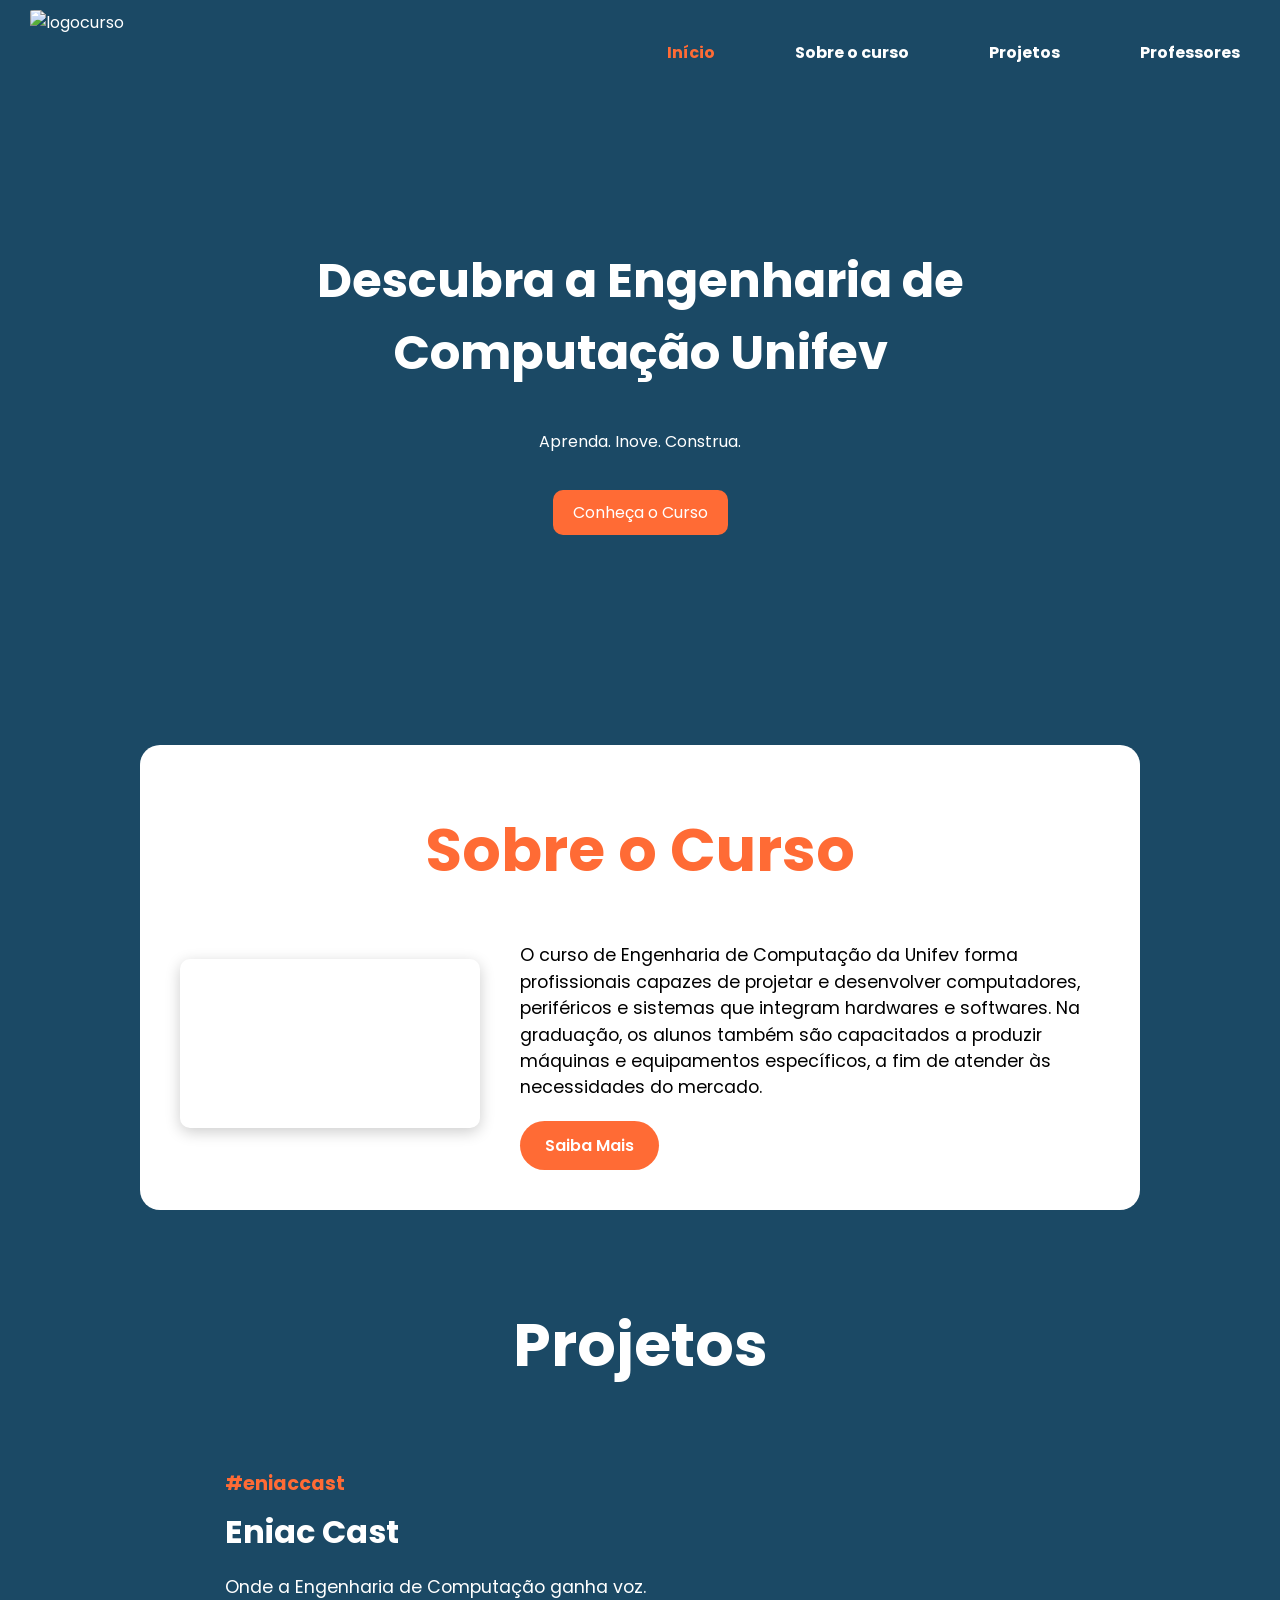
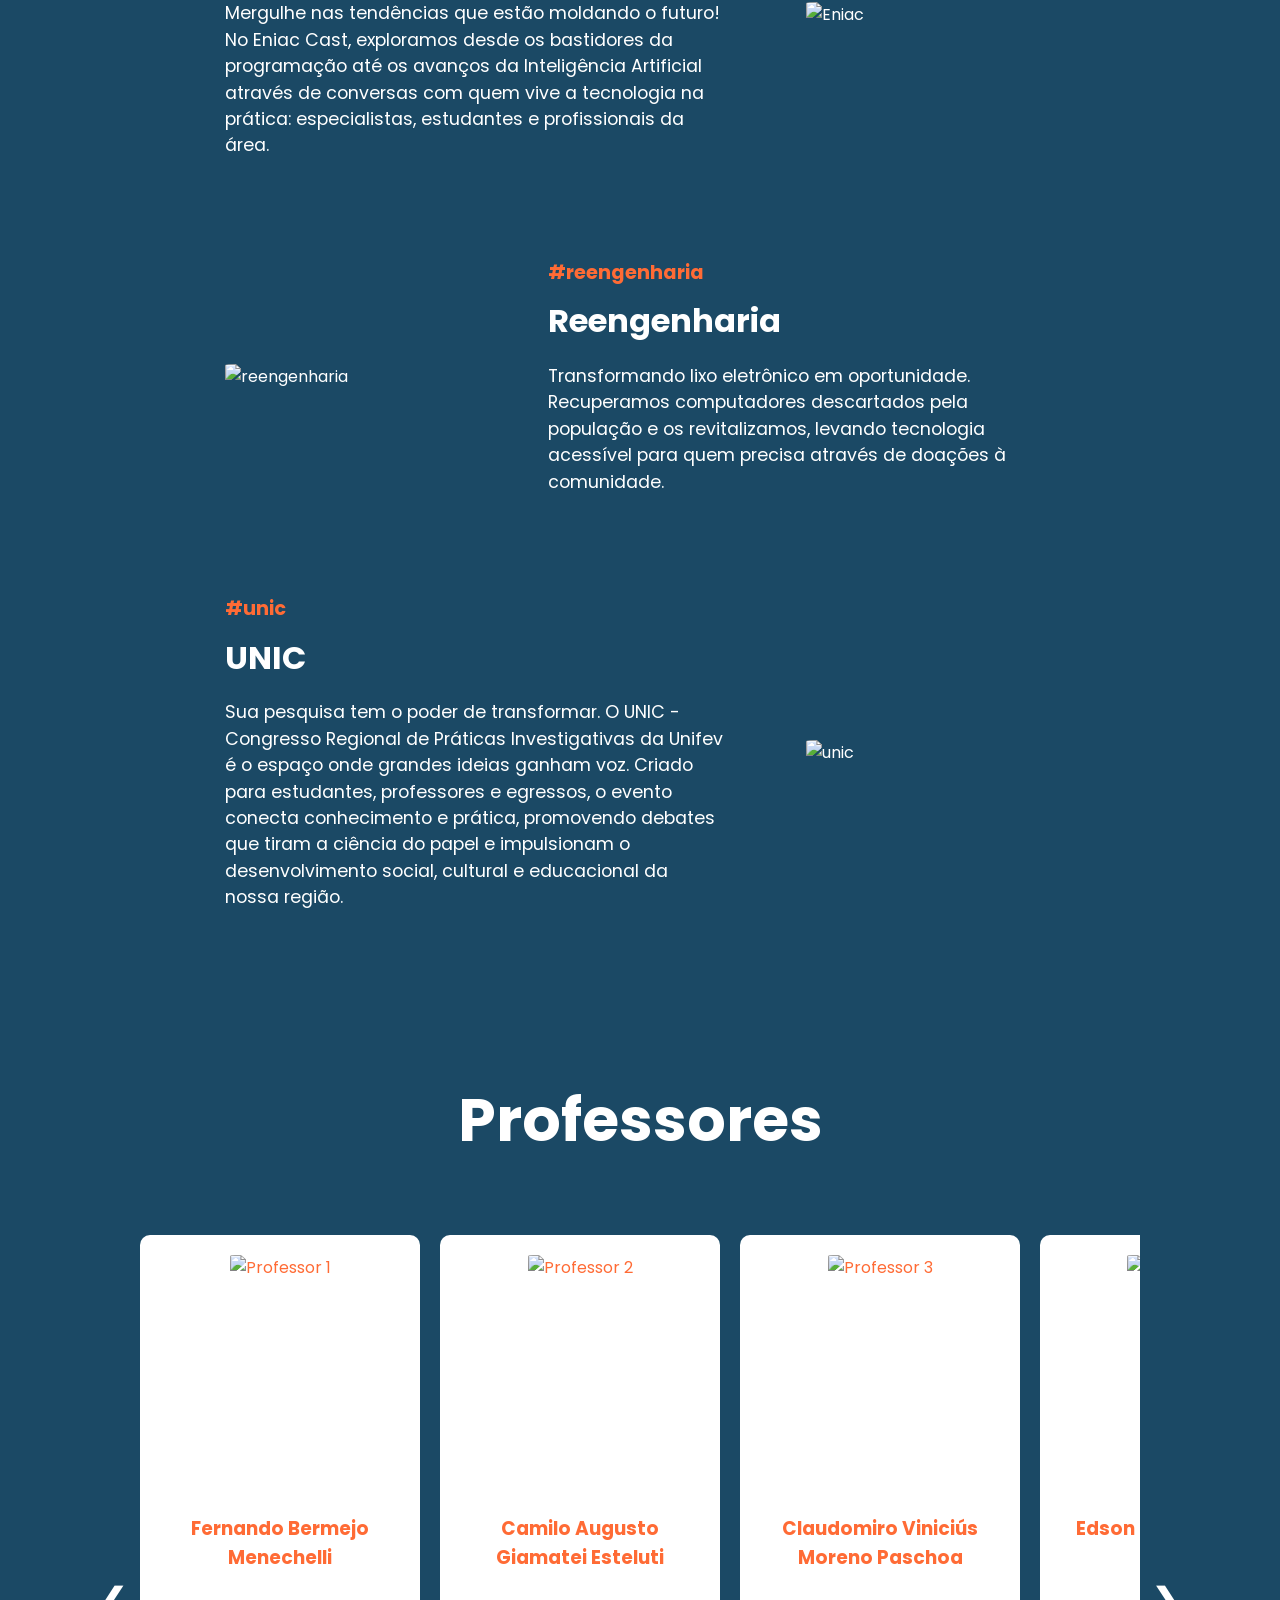
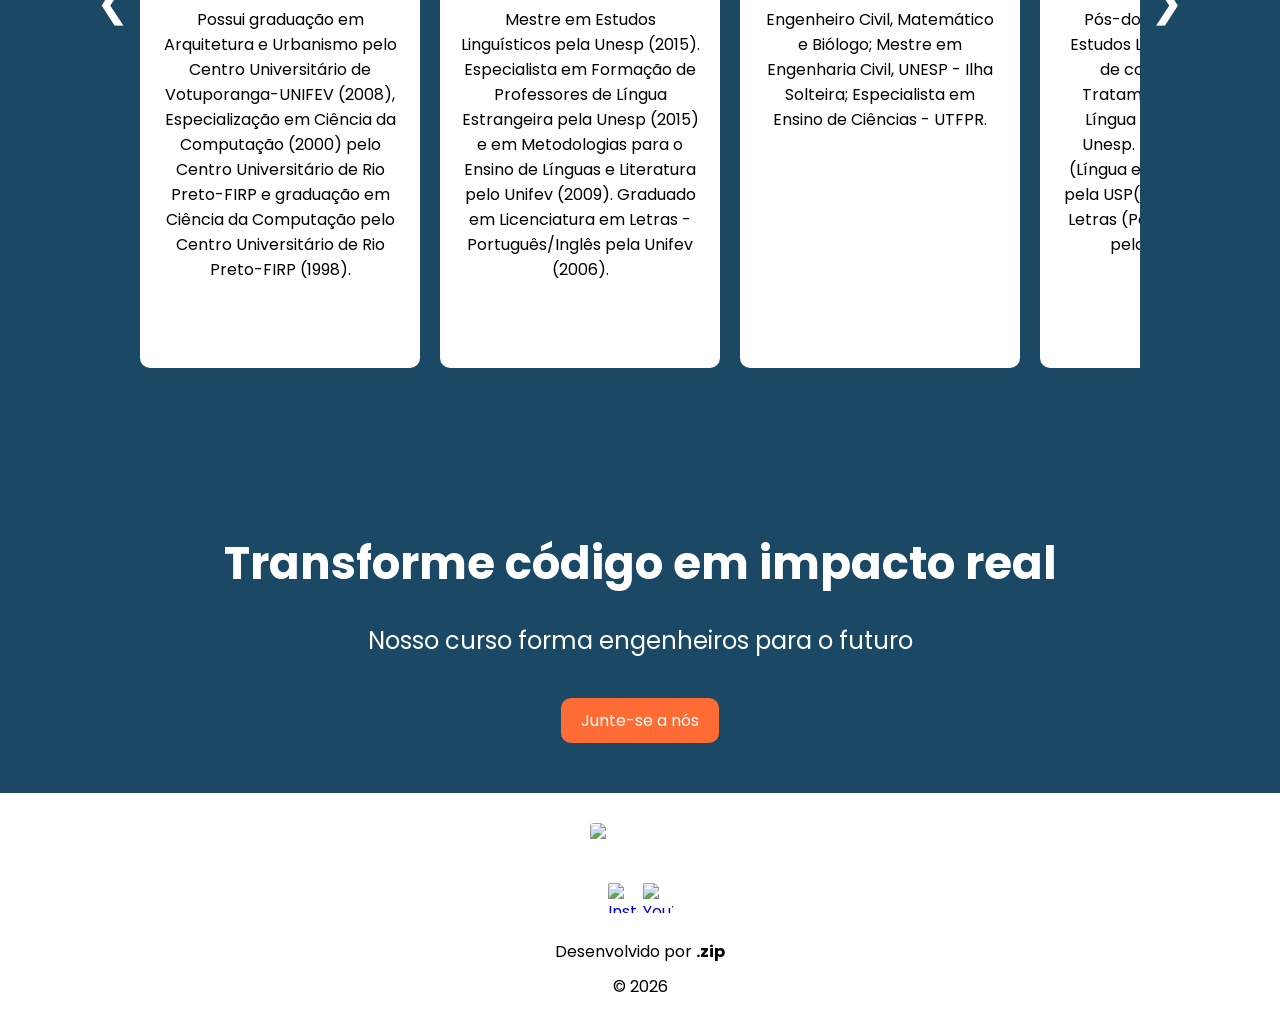
==== index.html @ 7d944833 "correcao-carrossel-e-css" ====
<!DOCTYPE html>
<html lang="pt">
<head>
    <meta charset="UTF-8">
    <link rel="stylesheet" href="main.css">
    <script src="carrossel.js" defer></script>
    <title>UNIFEV</title>
    <style>
        @import url('https://fonts.googleapis.com/css2?family=Poppins:ital,wght@0,100;0,200;0,300;0,400;0,500;0,600;0,700;0,800;0,900;1,100;1,200;1,300;1,400;1,500;1,600;1,700;1,800;1,900&display=swap');
    </style>
    <meta name="viewport" content="width=device-width, initial-scale=1.0">
</head>
<body>
    <header>
        <article>
            <img src="./components/image/logoCOMP.png" alt="logocurso">
        </article>

        <aside>
            <ul class="botao">
                <li><a href="#" class="active">Início</a></li>
                <li><a href="#sobre">Sobre o curso</a></li>
                <li><a href="#projetos">Projetos</a></li>
                <li><a href="#professores">Professores</a></li>
            </ul>
        </aside>

        <div class="menu-toggle" onclick="toggleMenu()">☰</div>
    
    </header>
    
    <!--Destaque-->

    <section class="destaque">
        <div>
            <h1>Descubra a Engenharia de<br>Computação Unifev</h1>
            <p id="msg">Aprenda. Inove. Construa.</p>
            <a href="https://www.unifev.edu.br/curso/10/engenharia-de-computacao">Conheça o Curso</a>
        </div>
    </section>

    <!--MAIN-->
    <main>
        <!--Sobre o curso-->
        <div class="about" id="sobre">
            <section>
                <div>
                    <h1>Sobre o Curso</h1>
                </div>
            </section>
            <section class="videosobre">
                <article>
                <iframe 
                width="560" 
                height="315" 
                src="https://www.youtube.com/embed/KX3MQuDdzfo?si=lWOA_ge_-235xEoN" 
                title="YouTube video player" 
                frameborder="0"
                allow="accelerometer; autoplay; clipboard-write; encrypted-media; gyroscope; picture-in-picture; web-share" referrerpolicy="strict-origin-when-cross-origin" 
                allowfullscreen></iframe>
                </article>

                <aside class="sobre-texto">
                    <p>
                        O curso de Engenharia de Computação da Unifev forma profissionais capazes de projetar e desenvolver computadores, periféricos e sistemas que integram hardwares e softwares. Na graduação, os alunos também são capacitados a produzir máquinas e equipamentos específicos, a fim de atender às necessidades do mercado.
                    </p>
                    <a href="https://www.unifev.edu.br/curso/10/engenharia-de-computacao">Saiba Mais</a>
                </aside>
            </section>
        </div>
            
        <!--PROJETOS-->
        <section class="projects" id="projetos">
            <div>
                <h1>Projetos</h1>
            </div>
            <!--ENIAC-->
            <section class="eniac">
                <aside>
                    <p>#eniaccast</p>
                    <h2>Eniac Cast</h2>
                    <p>
                        Onde a Engenharia de Computação ganha voz. Mergulhe nas tendências que estão moldando o futuro!
                        No Eniac Cast, exploramos desde os bastidores da programação até os avanços da Inteligência Artificial
                        através de conversas com quem vive a tecnologia na prática: especialistas, estudantes e profissionais da área.
                    </p>
                </aside>
                <article>
                    <img src="./components/image/logo minimalista.png" alt="Eniac">
                </article>
            </section>
            <!--
            <ul class="eniacli">
                <li><i>Ouça, aprenda e conecte-se com a nova geração de engenheiros.</i></li>
            </ul>
            -->

            <!--Reengenharia-->
            <section class="reengenharia">
                <article>
                    <img src="./components/image/image.png" alt="reengenharia">
                </article>
                <aside>
                    <p>#reengenharia</p>
                    <h2>Reengenharia</h2>
                    <p>
                        Transformando lixo eletrônico em oportunidade. Recuperamos computadores descartados pela população e os revitalizamos,
                        levando tecnologia acessível para quem precisa através de doações à comunidade. 
                    </p>
                </aside>
            </section>

            <!--unic-->
            <section class="unic">
                <aside>
                    <p>#unic</p>
                    <h2>UNIC</h2>
                    <p>
                        Sua pesquisa tem o poder de transformar. O UNIC - Congresso Regional de Práticas Investigativas da Unifev é o espaço onde
                        grandes ideias ganham voz. Criado para estudantes, professores e egressos, o evento conecta conhecimento e prática,
                        promovendo debates que tiram a ciência do papel e impulsionam o desenvolvimento social, cultural e educacional da nossa
                        região. 
                    </p>
                    <!--
                    <ul>
                        <li>Venha compartilhar suas descobertas e expandir sua visão de mundo!</li>
                    </ul>
                    -->
                </aside>
                <article>
                    <img src="./components/image/unicSEMFUNDDO.png" alt="unic">
                </article>
            </section>
        </section>

        <!--PROFESSORES-->
        <section id="professores" class="professores">
        <h2>Professores</h2>

        <div class="carousel">
        <button class="prev">&#10094;</button>

        <div class="track-container">
            <div class="track">
                <div class="card">
                    <div class="quadrado"><img src="components/image/profs/menechelli.jpg" alt="Professor 1"></div>
                    <h3>Fernando Bermejo Menechelli</h3>
                    <p>Possui graduação em Arquitetura e Urbanismo pelo Centro Universitário de Votuporanga-UNIFEV (2008), Especialização em Ciência da Computação (2000) pelo Centro Universitário de Rio Preto-FIRP e graduação em Ciência da Computação pelo Centro Universitário de Rio Preto-FIRP (1998).</p>
                </div>

                <div class="card">
                    <div class="quadrado"><img src="components/image/profs/camilo.jpg" alt="Professor 2"></div>
                    <h3>Camilo Augusto Giamatei Esteluti</h3>
                    <p>Mestre em Estudos Linguísticos pela Unesp (2015). Especialista em Formação de Professores de Língua Estrangeira pela Unesp (2015) e em Metodologias para o Ensino de Línguas e Literatura pelo Unifev (2009). Graduado em Licenciatura em Letras - Português/Inglês pela Unifev (2006).</p>
                </div>

                <div class="card">
                    <div class="quadrado"><img src="components/image/profs/vini.jpg" alt="Professor 3"></div>
                    <h3>Claudomiro Viniciús Moreno Paschoa</h3>
                    <p>Engenheiro Civil, Matemático e Biólogo; Mestre em Engenharia Civil, UNESP - Ilha Solteira; Especialista em Ensino de Ciências - UTFPR.</p>
                </div>
                <div class="card">
                    <div class="quadrado"><img src="components/image/profs/bogas.jpg" alt="Professor 4"></div>
                    <h3>Edson Roberto Bogas Garcia</h3>
                    <p>Pós-doutor e Doutor em Estudos Linguísticos na área de concentração do Tratamento do Léxico da Língua Geral (2012) pela Unesp. Mestre em Letras (Língua e Literatura Italiana) pela USP(1998). Graduado em Letras (Português e Italiano) pela Unesp(1990).</p>
                </div>
                <div class="card">
                    <div class="quadrado"><img src="components/image/profs/eduardo.jpg" alt="Professor 5"></div>
                    <h3>Eduardo De Souza</h3>
                    <p>Possui formação técnica em contabilidade (2002). Graduação em Matemática pela Unesp (2009). Mestrado em Engenharia Elétrica pela Unesp (2013).</p>
                </div>
                <div class="card">
                    <div class="quadrado"><img src="components/image/profs/eric.jpeg" alt="Professor 6"></div>
                    <h3>Eric De Oliveira Freitas</h3>
                    <p>MBA em Gestão de Projetos pela Somay (2014). Possui graduação em Engenharia da Computação pelo Unifev (2008). Atua ainda como resposável pela programação e banco de dados do EAD Unifev.</p>
                </div>
                <div class="card">
                    <div class="quadrado"><img src="components/image/profs/datorre.jpg" alt="Professor 77"></div>
                    <h3>Fernando Datorre</h3>
                    <p>Bacharel em Sistemas de Informação pela Unifev(2006), Mestre em Bio-Engenharia pela Universidade Brasil (2017).</p>
                </div>
                <div class="card">
                    <div class="quadrado"><img src="components/image/profs/kendy.jpg" alt="Professor 8"></div>
                    <h3>Fernando Kendy Aoki Rizzatto</h3>
                    <p>Doutorado em Engenharia Biomédica na instituição Universidade Brasil(2024). Possui Mestrado em Ciências Ambientais na instituição Universidade Brasil (2016). Pós Graduado lato sensu em Desenvolvimento de Software para WEB na instituição Unifev em parceria com a Ufscar(2010). Graduado em Sistema de Informação pela Unifev (2008).</p>
                </div>
                <div class="card">
                    <div class="quadrado"><img src="components/image/profs/zoccal.jpg" alt="Professor 9"></div>
                    <h3>João Victor Marques Zoccal</h3>
                    <p>Graduado em Química Ambiental pela Unesp(2007) e em Engenharia Ambiental pela Ufscar(2019). Mestre em Engenharia Química pela Ufscar (2010). Doutor em Engenharia Química pela Ufscar (2015).</p>
                </div>
                <div class="card">
                    <div class="quadrado"><img src="components/image/profs/marcos.jpg" alt="Professor 10"></div>
                    <h3>Marcos Paulo Segantini Dos Santos</h3>
                    <p>Possui graduação em Licenciatura em Física pela Unesp(2011), graduação em Engenharia Civil pela Unifev (2016), pós graduação em Docência no Ensino Superior pela UCDB (2016), pós graduação em Engenharia de Segurança do Trabalho pela Unifev (2018) e mestrando em Matemática (ProfMat) pela USP</p>
                </div>
                <div class="card">
                    <div class="quadrado"><img src="components/image/profs/milena.jpg" alt="Professor 11"></div>
                    <h3>Milena Aparecida Batelo Ramos</h3>
                    <p>Possui graduação em Licenciatura em Matemática pela Unesp (2000) e mestrado em Matemática pela Unesp (2002). Possui o curso de 2 Licenciatura em Pedagogia pela UNOPAR (2019).</p>
                </div>
                <div class="card">
                    <div class="quadrado"><img src="components/image/profs/pat.jpg" alt="Professor 12"></div>
                    <h3>Patricia Salles Maturana De Souza</h3>
                    <p>Possui graduação em Engenharia de Computação - Unifev (2006) e mestrado em Engenharia Elétrica pela Unesp (2010). Possui especialização no curso de empreendedorismo e inovação tecnológica criado pela união de 3 instituições: UNESP, Univesp e CREA (2021)</p>
                </div>
                <div class="card">
                    <div class="quadrado"><img src="components/image/profs/renato.jpg" alt="Professor 13"></div>
                    <h3>Renato Ferrari Da Costa</h3>
                    <p>Bacharel em Engenharia Elétrica/Eletrônica com Ênfase em Telecomunicações - UNILINS. Possui Pós graduação Lato Sensu em Metodologia do Ensino Profissionalizante - FIJ.</p>
                </div>
                <div class="card">
                    <div class="quadrado"><img src="components/image/profs/rodrigo.jpg" alt="Professor 14"></div>
                    <h3>Rodrigo Salles Maturana</h3>
                    <p>Possui Graduação em Engenharia Mecânica pela UNESP (2015), com período sanduíche na Hochschule Albstadt-Sigmaringen- Alemanha (Bolsa AREX-UNESP). No ano de 2019, concluiu o Mestrado em Engenharia Mecânica na USP.</p>
                </div>
                <div class="card">
                    <div class="quadrado"><img src="components/image/profs/taina.jpg" alt="Professor 15"></div>
                    <h3>Tainá Fernanda Garbelim Pascoalato</h3>
                    <p>Possui graduação em Engenharia Elétrica pela Unifev (2017). Recebeu o título de Mestre e de Doutora em Engenharia Elétrica pela UNESP, com bolsa CNPq (2020) e bolsa FAPESP (2024), respectivamente.</p>
                </div>
            </div>
        </div>

        <button class="next">&#10095;</button>
        </div>
        <div class="dots"></div>
        </section>
    </main>
    
    <!--Final-->
    <section class="final">
        <h1>Transforme código em impacto real</h1>
        <h2>Nosso curso forma engenheiros para o futuro</h2>
        <a href="https://www.unifev.edu.br/curso/10/engenharia-de-computacao">Junte-se a nós</a>
    </section>

    <footer class="barra">
        <img class="logo" src="./components/image/logocomp2.png" alt="Logotipo do curso">
        <ul class="redes">
            <li>
                <a href="https://www.instagram.com/engenhariadecomputacao.unifev/" target="_blank">
                    <img src="./components/image/insta.png" alt="Instagram">
                </a>
            </li>
            <li>
                <a href="https://www.youtube.com/@UnifevVotu" target="_blank">
                    <img src="./components/image/youtube.png" alt="YouTube">
                </a>
            </li>
        </ul>
        <p>Desenvolvido por <strong>.zip</strong></p>
        <p>© 2026</p>
    </footer>
</body>

</html>
---- main.css ----
/* ==========================================================================
   CONFIGURAÇÕES GERAIS
   ========================================================================== */

*{
    box-sizing: border-box;
}

/* Comportamento de scroll suave ao clicar nos links de navegação */
html{
    scroll-behavior: smooth;
}

/* 
 * Estilos globais do corpo da página
 * Define cor de fundo, cor do texto, largura máxima e fonte principal
 */
body{
    background-color: #1B4965; /* Cor de fundo principal (azul escuro) */
    color: white;
    
    /*max-width: 1200px;          /* Limita a largura máxima do conteúdo */
    margin: 0 auto;            /* Centraliza o conteúdo horizontalmente */
    /* padding: 10px; */

    font-family: "Poppins", sans-serif; /* Fonte principal do projeto */
    font-weight: normal;
    font-style: normal;

    background-image: url("./components/image/background.png");
    background-size: cover;
    background-repeat: no-repeat;
    background-position: top center;
}

header{
    position: sticky;
    top: 0;
    display: flex;
    flex-direction: row;
    justify-content: space-between;
    margin-top: 10px;
    transition: transform 0.3s ease;
    z-index: 1000;
}

header.hide{
  transform: translateY(-100%);
}

img{
    width: 80px;
    border-radius: 5%;
    margin-left: 30px;
}

ul{
    display: flex;
    flex-direction: row;
    list-style: none;
    margin: 0;
    padding: 0;
}
.botao a{
    display: block;
    padding:10px 20px;
    text-decoration:none;
    color:#ffffff;

    border-bottom:none;
    border-radius:8px 8px 0 0;
    font-weight:700;
}

.botao a:hover, .botao a.active{
    color: #ff6b35;
}

header li{
    display: flex;
    flex-direction: row;
    margin: 20px;
    color: white;
    align-items: center;
    font-weight: 500;
}

/*botao ramborg*/

.menu-toggle{
    display: none;
    font-size: 28px;
    color: white;
    margin-right: 30px;
    cursor: pointer;
}

/* ==========================================================================
   SEÇÃO DESTAQUE (Hero Section)
   ========================================================================== */

/* Centraliza o conteúdo da seção destaque */
.destaque{
    margin: 150px 0;
    text-align: center;
}

/* Título principal da seção destaque */
.destaque h1{
    display: flex;
    flex-direction: column;
    align-items: center;
    margin-left: auto;
    margin-right: auto;
    font-size: 60px;
}

/* Tamanho grande para impacto visual */
.destaque h1{
    font-size: 3rem;
    font-weight: 700;
}

/* Subtítulo/mensagem da seção destaque */
.destaque p{
    display: flex;
    flex-direction: column;
    align-items: center;
    margin-left: auto;
    margin-right: auto;
}

/* Botão de chamada para ação (CTA) */
.destaque a{
    color: white;
    background-color: #ff6b35;  /* Cor de destaque (laranja) */
    display: inline-block;
    padding: 10px 20px;
    font-size: 16px;
    text-decoration: none;
    border-radius: 10px;
    text-align: center;
    width: auto;
    max-width: 200px;
    margin: 20px;
}

/* ==========================================================================
   CONTEÚDO PRINCIPAL (MAIN)
   ========================================================================== */

/* Layout vertical para o main */
main{
    display: flex;
    flex-direction: column;
    justify-content: space-between;
}

/* ==========================================================================
   SEÇÃO "SOBRE O CURSO"
   ========================================================================== */

/* 
 * Container principal da seção Sobre
 * Fundo branco com bordas arredondadas, centralizado na página
 */
.about{
    background-color: white;
    border-radius: 20px;
    padding: 40px;
    max-width: 1000px;
    margin: 40px auto;
    color: black;
    text-align: center;
    display: flex;
    flex-direction: column;
    justify-content: center;
}

.sobre-texto{
    text-align: left;
    color: black;
    font-weight: 400;
}

#sobre h1{
    color: #ff6b35;
    font-size: 60px;
    font-weight: 700;
    margin-bottom: 30px;
    margin-top: 20px;
}
.videosobre{
    display: flex;
    gap: 40px;
    align-items: center;
    justify-content: center;
    flex-wrap: wrap;
    text-align: left;
}
.videosobre article {
    text-align: center;
}
.videosobre article iframe {
    width: 100%;
    max-width: 474px;
    aspect-ratio: 16/9;
    height: auto;
    border-radius: 10px;
    box-shadow: 0 4px 15px rgba(0,0,0,0.2);
}
.videosobre aside {
    flex: 1;
    min-width: 300px;
}
.videosobre aside p {
    font-size: 1.1rem;
    line-height: 1.5;
    margin-bottom: 20px;
}
.videosobre aside a {
    background-color: #ff6b35;
    color: white;
    padding: 12px 25px;
    text-decoration: none;
    border-radius: 30px;
    font-weight: 600;
    display: inline-block;
    transition: background-color 0.3s ease;
    font-size: 16px;
}

/*PROJETOS*/
#projetos div{
    display: flex;
    flex-direction: column;
    align-items: center;
    margin-left: auto;
    margin-right: auto;
}

#projetos div h1{
    font-size: 60px;
    font-weight: 700;
    margin-bottom: 30px;
}

.projects{
    display: flex;
    flex-direction: column;
    align-items: center;
    justify-content: center;
    width: 100%;
}

/*ENIAC*/
.eniac {
    display: flex;
    flex-direction: row;
    align-items: center;
    margin-right: auto;
    margin-left: auto;
    margin: 50px 0;
    max-width: 1200px;
    gap: 15px;
}
.eniac aside{
    margin-left: 10px;
    margin-right: 18px;
    flex: 1; /* Permite que o aside ocupe o espaço restante */
    max-width: 500px;
}
.eniac aside p:first-child{
    color: #ff6b35;
    font-weight: 700;
    font-size: 1.2rem;
    line-height: 1.5;
    margin-bottom: 0;
    margin-top: 0;
}
.eniac aside h2{
    font-size: 2rem;
    margin: 10px 0;
    margin-top: 10px;
}
.eniac aside p:last-child{
    font-size: 1.1rem;
    line-height: 1.5;
    margin-bottom: 0;
}
.eniac article{
    margin-right: 10px;
    margin-left: 18px;
    display: flex;
    align-items: center;
}

.eniac img{
    width: 250px;
    display: block; /* Garante que a imagem seja tratada como um bloco para evitar problemas de alinhamento */
}

.eniacli {
    display: flex;
    flex-direction: column;
    align-items: center;
    margin-left: auto;
    margin-right: auto;
    margin-top: 30px;
    text-align: center;
}

/*REENGENHARIA*/
.reengenharia {
    display: flex;
    flex-direction: row;
    align-items: center;
    margin-left: auto;
    margin-right: auto;
    margin: 50px 0;
    gap: 15px;
}

.reengenharia aside{
    margin-left: 10px;
    margin-right: 18px;
    flex: 1;
    max-width: 500px;
}

.reengenharia aside p:first-child{
    color: #ff6b35;
    font-weight: 700;
    font-size: 1.2rem;
    line-height: 1.5;
    margin-bottom: 0;
    margin-top: 0;
}

.reengenharia aside h2{
    font-size: 2rem;
    margin: 10px 0;
    margin-top: 10px;
}

.reengenharia aside p:last-child{
    font-size: 1.1rem;
    line-height: 1.5;
    margin-bottom: 0;
}

.reengenharia article{
    margin-right: 18px;
    margin-left: 10px;
    display: flex;
    align-items: center;
}

.reengenharia img{
    width: 250px;
    display: block;
    margin-left: 0;
    margin-right: 30px;
}

.reengenharia li{
    display: flex;
    flex-direction: column;
    align-items: center;
    margin-right: auto;
    margin-left: auto;
    margin: 30px;
    text-align: center;
}

/*UNIC*/
.unic {
    display: flex;
    flex-direction: row;
    align-items: center;
    margin-left: auto;
    margin-right: auto;
    margin: 50px 0;
    max-width: 1200px;
    gap: 15px;
}
.unic aside{
    margin-left: 10px;
    margin-right: 18px;
    flex: 1;
    max-width: 500px;
}
.unic aside p:first-child{
    color: #ff6b35;
    font-weight: 700;
    font-size: 1.2rem;
    line-height: 1.5;
    margin-bottom: 0;
    margin-top: 0;
}
.unic aside h2{
    font-size: 2rem;
    margin: 10px 0;
    margin-top: 10px;
}
.unic aside p:last-child{
    font-size: 1.1rem;
    line-height: 1.5;
    margin-bottom: 0;
}
.unic article{
    margin-right: 10px;
    margin-left: 18px;
    display: flex;
    align-items: center;
}
.unic img{
    width: 250px;
    display: block;
}

.unic ul{
    display: flex;
    flex-direction: column;
    margin: 0px;
}
.unic li{
    margin: 10px;
}

/*PROFESSORES*/
#professores{
    display: flex;
    flex-direction: column;
    align-items: center;
    margin-left: auto;
    margin-right: auto;
    margin: 15px;
}

#professores h2{
    font-size: 60px;
    font-weight: 700;
    margin-bottom: 30px;
    color: #ffffff;
}

.professores {
    color: #ff6b35;
    padding: 50px 0;
    text-align: center;
}


.carousel {
    position: relative;
    width: 100%;
    margin: 40px auto;
    display: flex;
    align-items: center;
    justify-content: center;
}

.track-container {
    overflow: hidden;
    width: 80%;
    max-width: 1200px;
}

.track {
    display: flex;
    gap: 20px;
    transition: transform 0.4s ease;
}

.card {
    min-width: 280px;
    max-width: 90vw;
    background-color: white;
    padding: 20px;
    border-radius: 10px;
    text-align: center;
    
    display: flex;
    flex-direction: column;
    align-items: center;
}

.card p {
    color: black;
}

.quadrado{
    width: 100%;
    max-width: 240px;
    aspect-ratio: 1 / 1; /*mantem quadrado automaticamente*/
    border-radius: 10px;
    overflow: hidden; /* esconde o excesso */
    margin: 0 auto;
}

.quadrado img {
  width: 100%;
  height: 100%;
  object-fit: cover;  
  object-position: center; /* centraliza a imagem */
  margin: 0;
}

.prev, .next {
    background: none;
    border: none;
    color: white;
    font-size: 40px;
    cursor: pointer;
    padding: 10px;
    transition: 0.2s;
}

.prev:hover, .next:hover {
    transform: scale(1.2);
}

.dots {
  display: flex;
  justify-content: center;
  margin-top: 20px;
  gap: 10px;
}

.dot {
  width: 12px;
  height: 12px;
  background: #d3d3d3;
  border-radius: 50%;
  cursor: pointer;
  transition: 0.3s;
}

.dot.active {
  background: #ff6b35;
}

/*FINAL*/
.final{
    display: flex;
    flex-direction: column;
    justify-content: center;
    align-items: center;
    margin: 0 auto;
}

.final h1{
    font-weight: 700;
    font-size: 45px;
    text-align: center;
    margin-bottom: 5px;
}
.final h2{
    font-weight: 400;
    text-align: center;
}

.final a{
    color: white;
    background-color: #ff6b35;
    display: inline-block;
    padding: 10px 20px;
    font-size: 16px;
    text-decoration: none;
    border-radius: 10px;
    text-align: center;
    width: auto;
    max-width: 200px;
    margin: 20px 0 50px 0;
}

.barra {
    display: flex;
    flex-direction: column;
    align-items: center;
    justify-content: center;
    background-color: white;
    padding: 20px 0;
    width: 100%;
}

.barra img.logo {
    width: 100px;
    margin-bottom: 10px;
    margin: 10px 0;
}

.redes {
    display: flex;           /* coloca os ícones lado a lado */
    flex-direction: row;
    gap: 5px;               /* espaço entre os ícones */
    padding: 0;
    margin: 0 0 10px 0;
    justify-content: center;
    align-items: center;
}

.redes li {
    list-style: none;
}

.redes a {
    display: inline-block;
}

.redes img {
    width: 30px;
    height: 30px;
    display: block;
    margin: 0;
}

.barra p {
    color: black;
    margin: 5px 0;
    font-weight: 400;
    text-align: center;
}

/*responsivo agr*/
@media (max-width: 768px){

    header{
        position: relative; /* remove sticky */
    }

    .botao{
        display: none;
        flex-direction: column;
        position: absolute;
        top: 80px;
        right: 20px;
        background: #111;
        padding: 20px;
        border-radius: 10px;
    }

    .botao.active{
        display: flex;
    }

    header li{
        margin: 10px 0;
    }

    .menu-toggle{
        display: block;
    }
    
    .destaque{
        margin: 100px 20px 60px 20px;
    }

    .destaque h1{
        font-size: 1.8rem;
        line-height: 1.3;
        text-align: center;
    }

    .destaque p{
        font-size: 1rem;
        margin-top: 10px;
    }

    .destaque a{
        font-size: 14px;
        padding: 8px 16px;
    }

    .eniac,
    .reengenharia,
    .unic{
        flex-direction: column;
        text-align: center;
        padding: 0 20px;
    }

    .eniac aside,
    .reengenharia aside,
    .unic aside{
        max-width: 100%;
        margin: 0;
    }

    .eniac img,
    .reengenharia img,
    .unic img{
        width: 180px;
        margin: 20px auto;
    }

    .reengenharia {
        flex-direction: column-reverse;
        text-align: center;
        padding: 0 20px;
    }

    .reengenharia aside {
        margin: 0;
        max-width: 100%;
    }

    .reengenharia article {
        margin: 20px auto;
    }

    .reengenharia img {
        width: 180px;
        margin: 0 auto;
    }

    .carousel{
        width: 100%;
        display: flex;
        justify-content: center;
        align-items: center;
    }

    .track {
  display: flex;
  gap: 16px; /* o JS lê isso e soma no passo */
  will-change: transform;
}

    .card{
        min-width: 75vw;   /* ocupa 85% da largura da tela */
        max-width: 85vw;
    }

    .quadrado{
        height: 220px;     /* diminui a imagem */
    }

    .card h3{
        font-size: 1rem;
    }

    .card p{
        font-size: 0.9rem;
    }

    .track{
        gap: 0;
    }

    #professores h2{
        font-size: 2rem;
    }
}
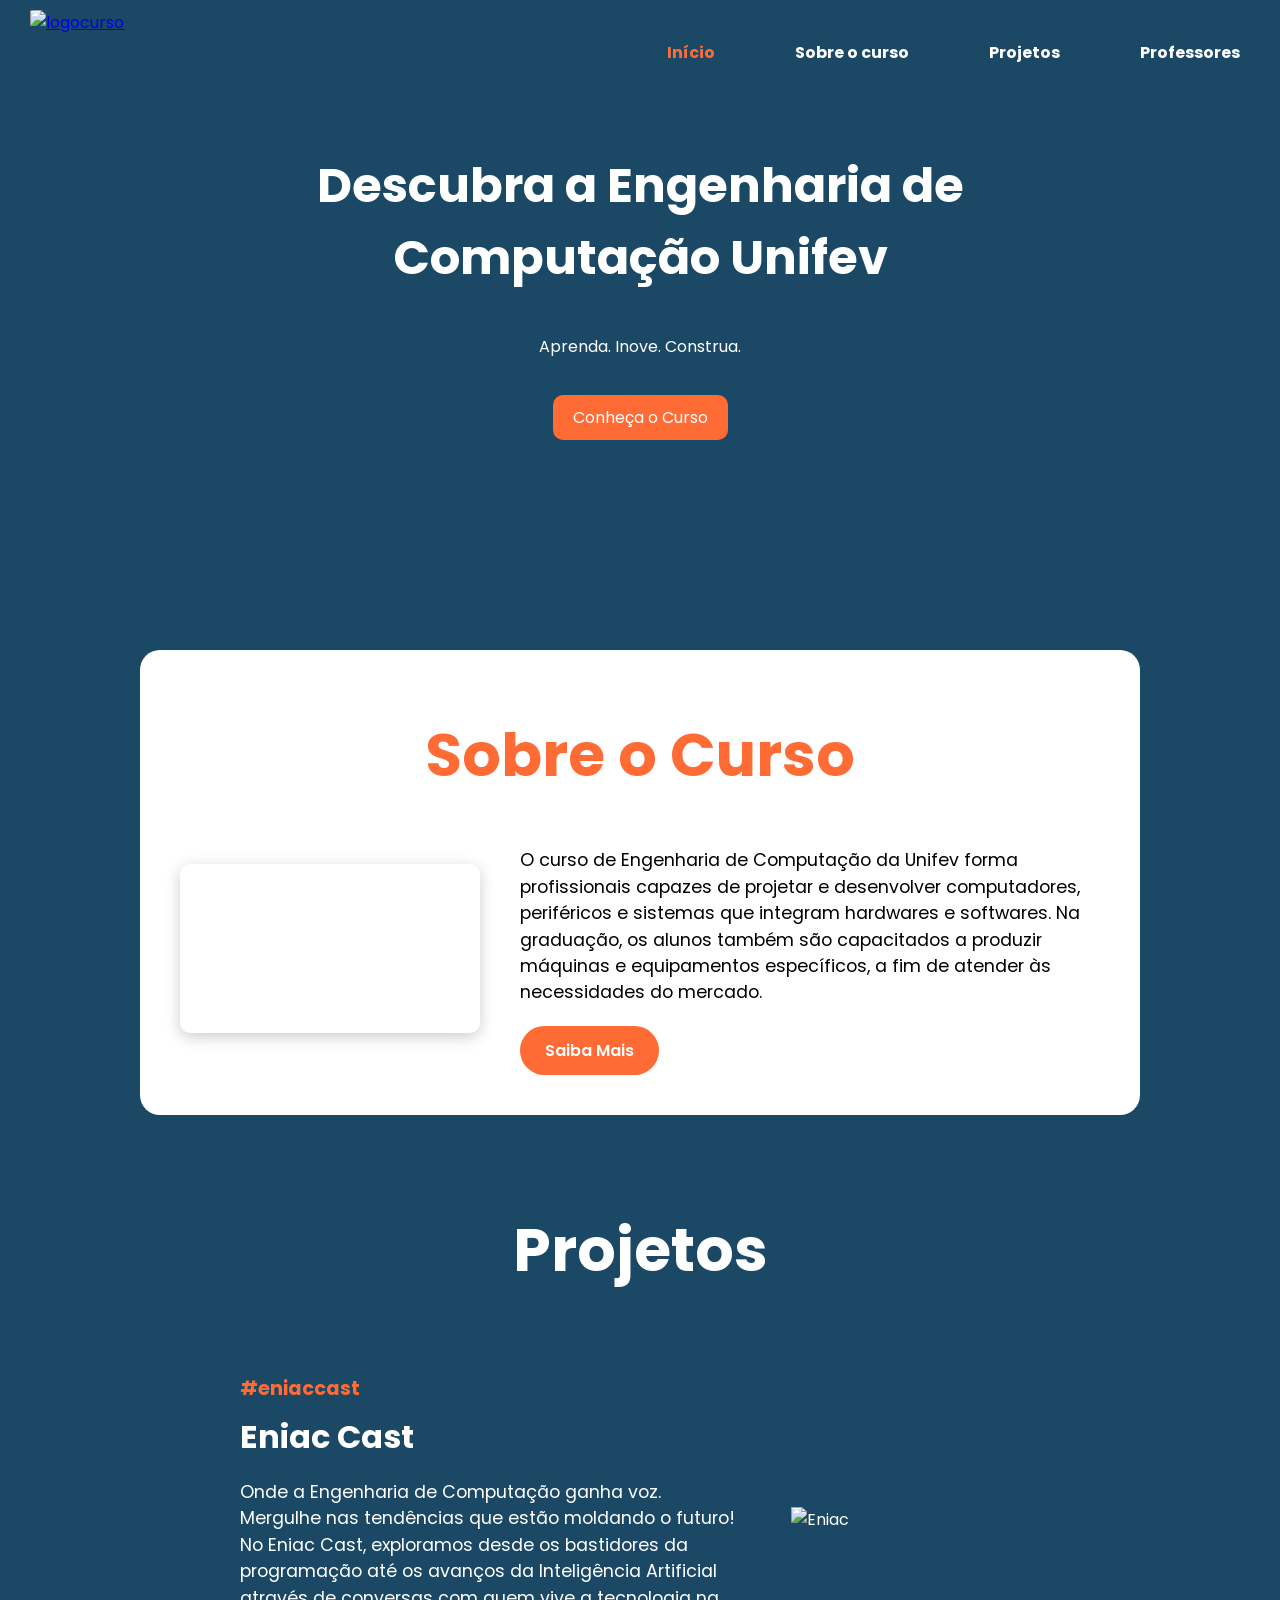
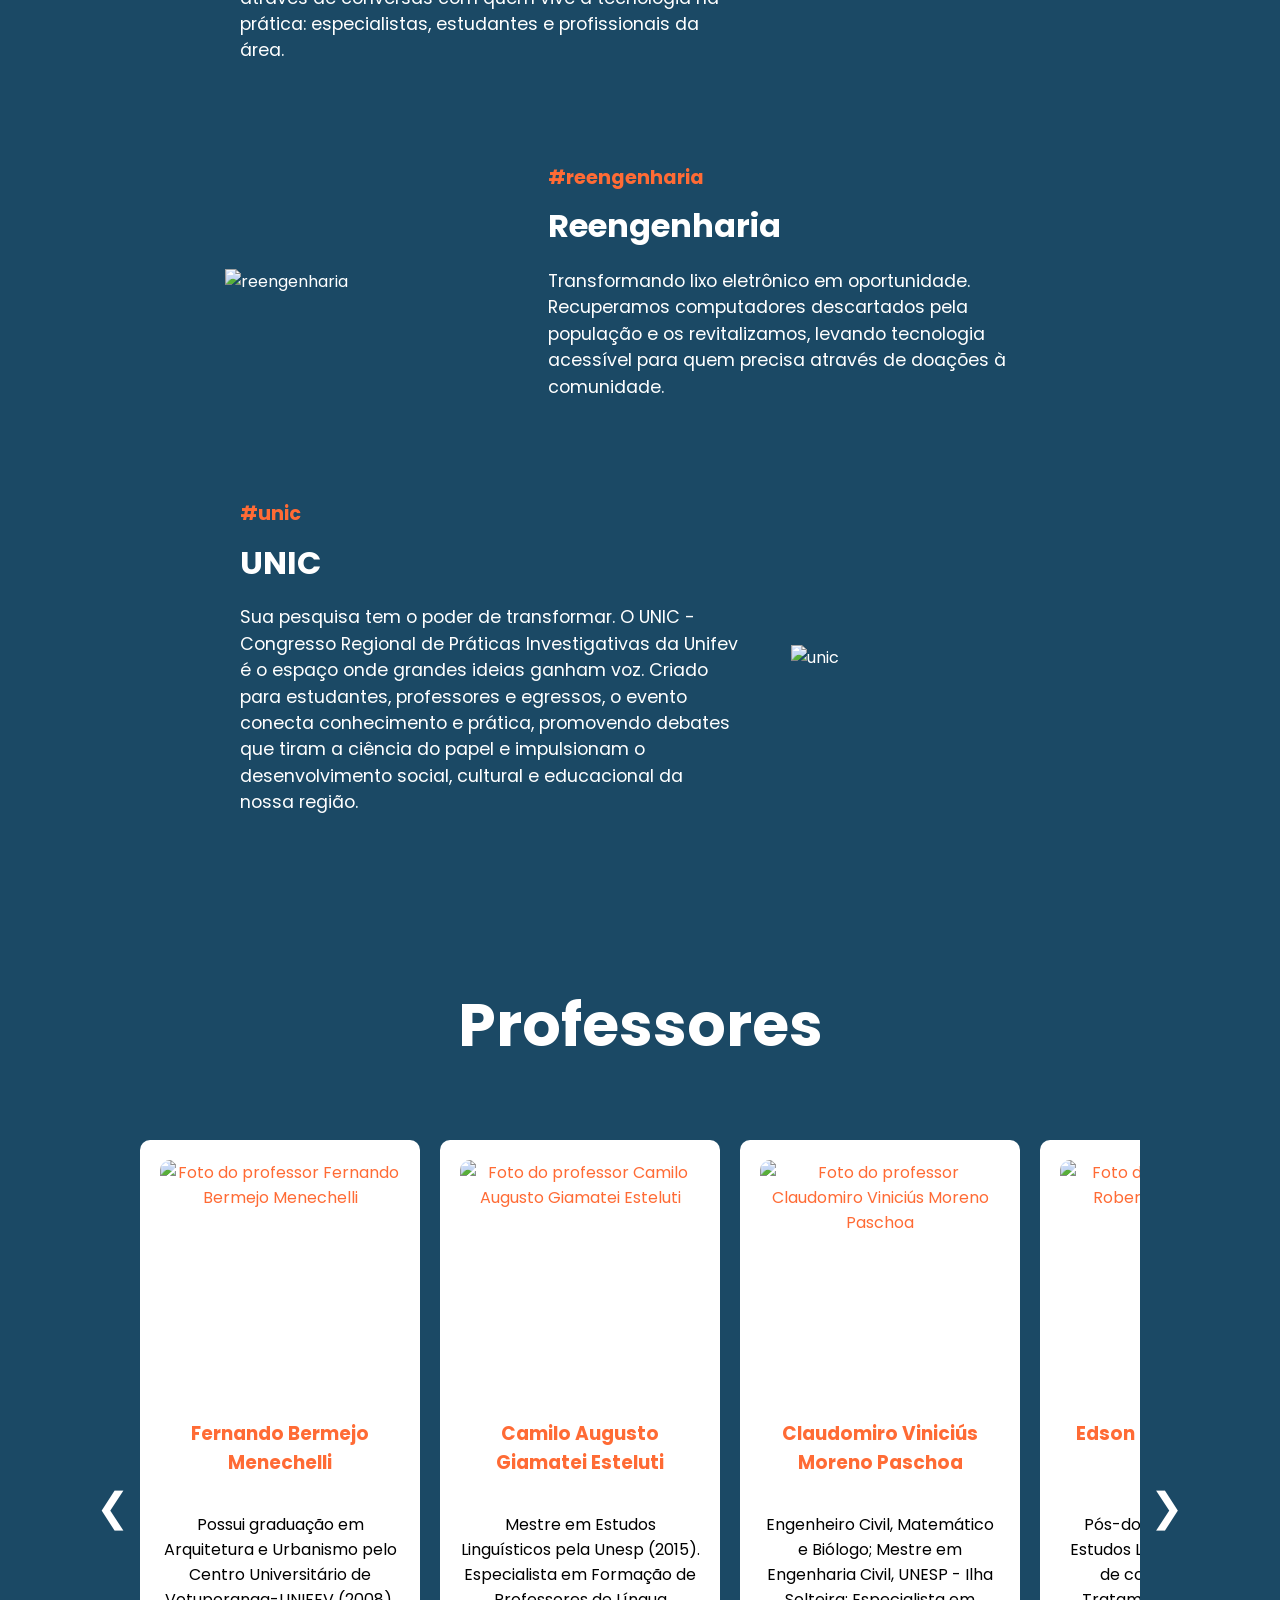
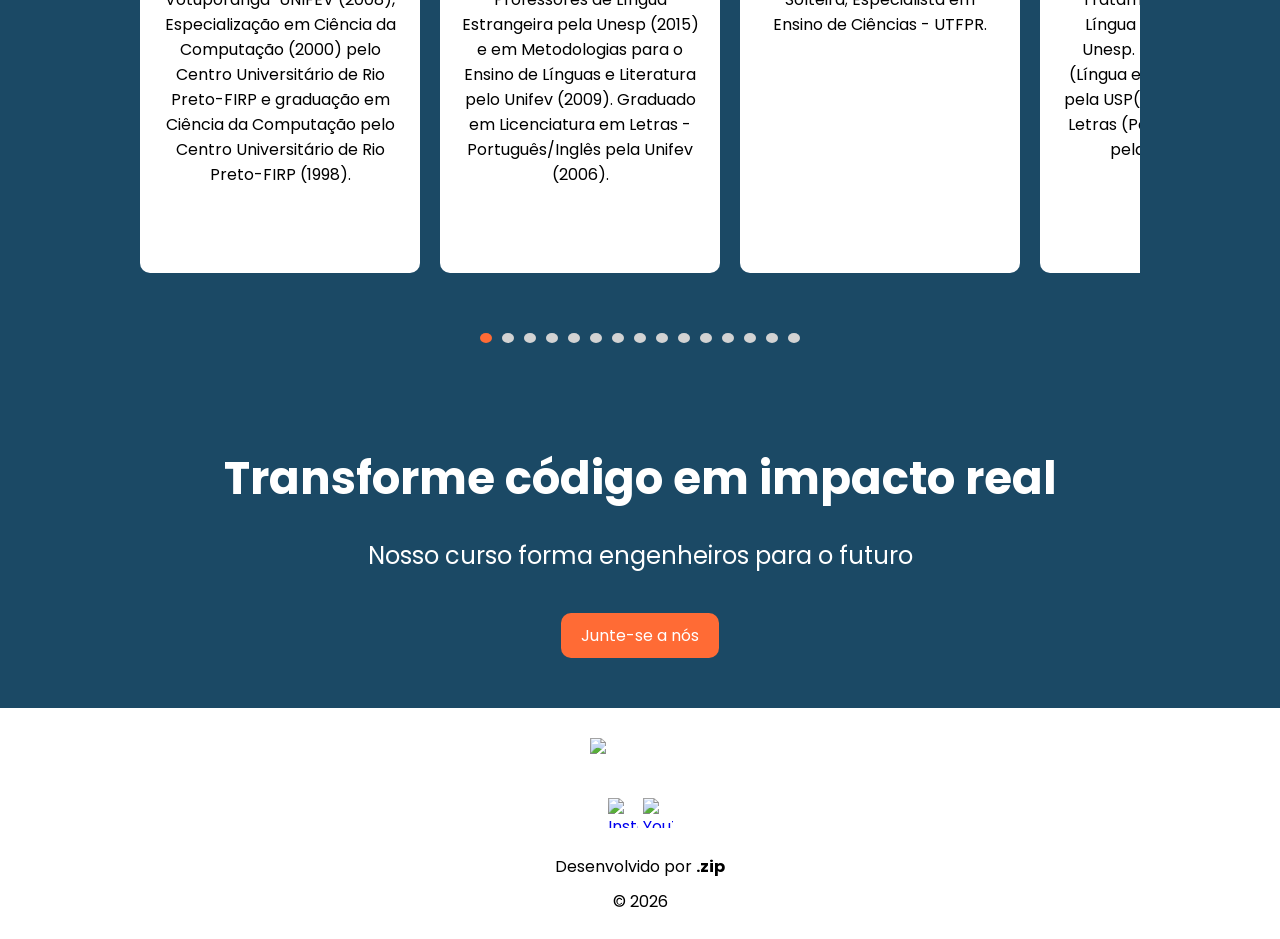
==== commit 64bc6dc7: "seo atualizado" ====
--- a/index.html
+++ b/index.html
@@ -3,17 +3,26 @@
 <head>
     <meta charset="UTF-8">
     <link rel="stylesheet" href="main.css">
+    <link rel="icon" href="./components/image/logoCOMP.png" type="image/png">
     <script src="carrossel.js" defer></script>
-    <title>UNIFEV</title>
-    <style>
-        @import url('https://fonts.googleapis.com/css2?family=Poppins:ital,wght@0,100;0,200;0,300;0,400;0,500;0,600;0,700;0,800;0,900;1,100;1,200;1,300;1,400;1,500;1,600;1,700;1,800;1,900&display=swap');
-    </style>
+    <title>Engenharia de Computação | UNIFEV</title>
+    <link rel="preconnect" href="https://fonts.googleapis.com">
+    <link rel="preconnect" href="https://fonts.gstatic.com" crossorigin>
+    <link href="https://fonts.googleapis.com/css2?family=Poppins:ital,wght@0,100;0,200;0,300;0,400;0,500;0,600;0,700;0,800;0,900;1,100;1,200;1,300;1,400;1,500;1,600;1,700;1,800;1,900&display=swap" rel="stylesheet">
     <meta name="viewport" content="width=device-width, initial-scale=1.0">
+    <meta name="description" content="Conheça o curso de Engenharia de Computação da UNIFEV">
+    <meta property="og:title" content="Engenharia de Computação | UNIFEV">
+    <meta property="og:description" content="Aprenda. Inove. Construa.">
+    <meta property="og:image" content="https://engenhariadecomputacao.vercel.app/components/image/logoCOMP.png">
+    <meta property="og:url" content="https://engenhariadecomputacao.vercel.app/">
+    <meta property="og:type" content="website">
+    <meta name="twitter:card" content="summary_large_image">
+    <link rel="canonical" href="https://engenhariadecomputacao.vercel.app/">
 </head>
 <body>
     <header>
-        <article>
-            <img src="./components/image/logoCOMP.png" alt="logocurso">
+        <article>       
+            <a href="https://engenhariadecomputacao.vercel.app/#"><img src="./components/image/logoCOMP.png" alt="logocurso"></a>
         </article>
 
         <aside>
@@ -42,8 +51,8 @@
     <!--MAIN-->
     <main>
         <!--Sobre o curso-->
-        <div class="about" id="sobre">
-            <section>
+        <div class="about">
+            <section id="sobre">
                 <div>
                     <h1>Sobre o Curso</h1>
                 </div>
@@ -137,92 +146,92 @@
         <section id="professores" class="professores">
         <h2>Professores</h2>
 
-        <div class="carousel">
-        <button class="prev">&#10094;</button>
+        <div class="carousel" role="region" aria-label="carrossel de professores" aria-live="polite">
+        <button class="prev" aria-label="Professor Anterior">&#10094;</button>
 
         <div class="track-container">
             <div class="track">
                 <div class="card">
-                    <div class="quadrado"><img src="components/image/profs/menechelli.jpg" alt="Professor 1"></div>
+                    <div class="quadrado"><img src="components/image/profs/menechelli.jpg" alt="Foto do professor Fernando Bermejo Menechelli" loading="lazy"></div>
                     <h3>Fernando Bermejo Menechelli</h3>
                     <p>Possui graduação em Arquitetura e Urbanismo pelo Centro Universitário de Votuporanga-UNIFEV (2008), Especialização em Ciência da Computação (2000) pelo Centro Universitário de Rio Preto-FIRP e graduação em Ciência da Computação pelo Centro Universitário de Rio Preto-FIRP (1998).</p>
                 </div>
 
                 <div class="card">
-                    <div class="quadrado"><img src="components/image/profs/camilo.jpg" alt="Professor 2"></div>
+                    <div class="quadrado"><img src="components/image/profs/camilo.jpg" alt="Foto do professor Camilo Augusto Giamatei Esteluti" loading="lazy"></div>
                     <h3>Camilo Augusto Giamatei Esteluti</h3>
                     <p>Mestre em Estudos Linguísticos pela Unesp (2015). Especialista em Formação de Professores de Língua Estrangeira pela Unesp (2015) e em Metodologias para o Ensino de Línguas e Literatura pelo Unifev (2009). Graduado em Licenciatura em Letras - Português/Inglês pela Unifev (2006).</p>
                 </div>
 
                 <div class="card">
-                    <div class="quadrado"><img src="components/image/profs/vini.jpg" alt="Professor 3"></div>
+                    <div class="quadrado"><img src="components/image/profs/vini.jpg" alt="Foto do professor Claudomiro Viniciús Moreno Paschoa" loading="lazy"></div>
                     <h3>Claudomiro Viniciús Moreno Paschoa</h3>
                     <p>Engenheiro Civil, Matemático e Biólogo; Mestre em Engenharia Civil, UNESP - Ilha Solteira; Especialista em Ensino de Ciências - UTFPR.</p>
                 </div>
                 <div class="card">
-                    <div class="quadrado"><img src="components/image/profs/bogas.jpg" alt="Professor 4"></div>
+                    <div class="quadrado"><img src="components/image/profs/bogas.jpg" alt="Foto do professor Edson Roberto Bogas Garcia" loading="lazy"></div>
                     <h3>Edson Roberto Bogas Garcia</h3>
                     <p>Pós-doutor e Doutor em Estudos Linguísticos na área de concentração do Tratamento do Léxico da Língua Geral (2012) pela Unesp. Mestre em Letras (Língua e Literatura Italiana) pela USP(1998). Graduado em Letras (Português e Italiano) pela Unesp(1990).</p>
                 </div>
                 <div class="card">
-                    <div class="quadrado"><img src="components/image/profs/eduardo.jpg" alt="Professor 5"></div>
+                    <div class="quadrado"><img src="components/image/profs/eduardo.jpg" alt="Foto do professor Eduardo De Souza" loading="lazy"></div>
                     <h3>Eduardo De Souza</h3>
                     <p>Possui formação técnica em contabilidade (2002). Graduação em Matemática pela Unesp (2009). Mestrado em Engenharia Elétrica pela Unesp (2013).</p>
                 </div>
                 <div class="card">
-                    <div class="quadrado"><img src="components/image/profs/eric.jpeg" alt="Professor 6"></div>
+                    <div class="quadrado"><img src="components/image/profs/eric.jpeg" alt="Foto do professor Eric De Oliveira Freitas" loading="lazy"></div>
                     <h3>Eric De Oliveira Freitas</h3>
                     <p>MBA em Gestão de Projetos pela Somay (2014). Possui graduação em Engenharia da Computação pelo Unifev (2008). Atua ainda como resposável pela programação e banco de dados do EAD Unifev.</p>
                 </div>
                 <div class="card">
-                    <div class="quadrado"><img src="components/image/profs/datorre.jpg" alt="Professor 77"></div>
+                    <div class="quadrado"><img src="components/image/profs/datorre.jpg" alt="Foto do professor Fernando Datorre" loading="lazy"></div>
                     <h3>Fernando Datorre</h3>
                     <p>Bacharel em Sistemas de Informação pela Unifev(2006), Mestre em Bio-Engenharia pela Universidade Brasil (2017).</p>
                 </div>
                 <div class="card">
-                    <div class="quadrado"><img src="components/image/profs/kendy.jpg" alt="Professor 8"></div>
+                    <div class="quadrado"><img src="components/image/profs/kendy.jpg" alt="Foto do professor Fernando Kendy Aoki Rizzatto" loading="lazy"></div>
                     <h3>Fernando Kendy Aoki Rizzatto</h3>
                     <p>Doutorado em Engenharia Biomédica na instituição Universidade Brasil(2024). Possui Mestrado em Ciências Ambientais na instituição Universidade Brasil (2016). Pós Graduado lato sensu em Desenvolvimento de Software para WEB na instituição Unifev em parceria com a Ufscar(2010). Graduado em Sistema de Informação pela Unifev (2008).</p>
                 </div>
                 <div class="card">
-                    <div class="quadrado"><img src="components/image/profs/zoccal.jpg" alt="Professor 9"></div>
+                    <div class="quadrado"><img src="components/image/profs/zoccal.jpg" alt="Foto do professor João Victor Marques Zoccal" loading="lazy"></div>
                     <h3>João Victor Marques Zoccal</h3>
                     <p>Graduado em Química Ambiental pela Unesp(2007) e em Engenharia Ambiental pela Ufscar(2019). Mestre em Engenharia Química pela Ufscar (2010). Doutor em Engenharia Química pela Ufscar (2015).</p>
                 </div>
                 <div class="card">
-                    <div class="quadrado"><img src="components/image/profs/marcos.jpg" alt="Professor 10"></div>
+                    <div class="quadrado"><img src="components/image/profs/marcos.jpg" alt="Foto do professor Marcos Paulo Segantini Dos Santos" loading="lazy"></div>
                     <h3>Marcos Paulo Segantini Dos Santos</h3>
                     <p>Possui graduação em Licenciatura em Física pela Unesp(2011), graduação em Engenharia Civil pela Unifev (2016), pós graduação em Docência no Ensino Superior pela UCDB (2016), pós graduação em Engenharia de Segurança do Trabalho pela Unifev (2018) e mestrando em Matemática (ProfMat) pela USP</p>
                 </div>
                 <div class="card">
-                    <div class="quadrado"><img src="components/image/profs/milena.jpg" alt="Professor 11"></div>
+                    <div class="quadrado"><img src="components/image/profs/milena.jpg" alt="Foto da professora Milena Aparecida Batelo Ramos" loading="lazy"></div>
                     <h3>Milena Aparecida Batelo Ramos</h3>
                     <p>Possui graduação em Licenciatura em Matemática pela Unesp (2000) e mestrado em Matemática pela Unesp (2002). Possui o curso de 2 Licenciatura em Pedagogia pela UNOPAR (2019).</p>
                 </div>
                 <div class="card">
-                    <div class="quadrado"><img src="components/image/profs/pat.jpg" alt="Professor 12"></div>
+                    <div class="quadrado"><img src="components/image/profs/pat.jpg" alt="Foto da professora Patricia Salles Maturana De Souza" loading="lazy"></div>
                     <h3>Patricia Salles Maturana De Souza</h3>
                     <p>Possui graduação em Engenharia de Computação - Unifev (2006) e mestrado em Engenharia Elétrica pela Unesp (2010). Possui especialização no curso de empreendedorismo e inovação tecnológica criado pela união de 3 instituições: UNESP, Univesp e CREA (2021)</p>
                 </div>
                 <div class="card">
-                    <div class="quadrado"><img src="components/image/profs/renato.jpg" alt="Professor 13"></div>
+                    <div class="quadrado"><img src="components/image/profs/renato.jpg" alt="Foto do professor Renato Ferrari Da Costa" loading="lazy"></div>
                     <h3>Renato Ferrari Da Costa</h3>
                     <p>Bacharel em Engenharia Elétrica/Eletrônica com Ênfase em Telecomunicações - UNILINS. Possui Pós graduação Lato Sensu em Metodologia do Ensino Profissionalizante - FIJ.</p>
                 </div>
                 <div class="card">
-                    <div class="quadrado"><img src="components/image/profs/rodrigo.jpg" alt="Professor 14"></div>
+                    <div class="quadrado"><img src="components/image/profs/rodrigo.jpg" alt="Foto do professor Rodrigo Salles Maturana" loading="lazy"></div>
                     <h3>Rodrigo Salles Maturana</h3>
                     <p>Possui Graduação em Engenharia Mecânica pela UNESP (2015), com período sanduíche na Hochschule Albstadt-Sigmaringen- Alemanha (Bolsa AREX-UNESP). No ano de 2019, concluiu o Mestrado em Engenharia Mecânica na USP.</p>
                 </div>
                 <div class="card">
-                    <div class="quadrado"><img src="components/image/profs/taina.jpg" alt="Professor 15"></div>
+                    <div class="quadrado"><img src="components/image/profs/taina.jpg" alt="Foto da professora Tainá Fernanda Garbelim Pascoalato" loading="lazy"></div>
                     <h3>Tainá Fernanda Garbelim Pascoalato</h3>
                     <p>Possui graduação em Engenharia Elétrica pela Unifev (2017). Recebeu o título de Mestre e de Doutora em Engenharia Elétrica pela UNESP, com bolsa CNPq (2020) e bolsa FAPESP (2024), respectivamente.</p>
                 </div>
             </div>
         </div>
 
-        <button class="next">&#10095;</button>
+        <button class="next" aria-label="Proximo Professor">&#10095;</button>
         </div>
         <div class="dots"></div>
         </section>
@@ -239,12 +248,12 @@
         <img class="logo" src="./components/image/logocomp2.png" alt="Logotipo do curso">
         <ul class="redes">
             <li>
-                <a href="https://www.instagram.com/engenhariadecomputacao.unifev/" target="_blank">
+                <a href="https://www.instagram.com/engenhariadecomputacao.unifev/" target="_blank" rel="noopener noreferrer">
                     <img src="./components/image/insta.png" alt="Instagram">
                 </a>
             </li>
             <li>
-                <a href="https://www.youtube.com/@UnifevVotu" target="_blank">
+                <a href="https://www.youtube.com/@UnifevVotu" target="_blank" rel="noopener noreferrer">
                     <img src="./components/image/youtube.png" alt="YouTube">
                 </a>
             </li>
@@ -254,4 +263,4 @@
     </footer>
 </body>
 
-</html>
+</html>
--- a/main.css
+++ b/main.css
@@ -34,8 +34,10 @@
 }
 
 header{
-    position: sticky;
+    position: fixed;
     top: 0;
+    left: 0;
+    width: 100%;
     display: flex;
     flex-direction: row;
     justify-content: space-between;
@@ -48,7 +50,7 @@
   transform: translateY(-100%);
 }
 
-img{
+header img {
     width: 80px;
     border-radius: 5%;
     margin-left: 30px;
@@ -72,8 +74,12 @@
     font-weight:700;
 }
 
-.botao a:hover, .botao a.active{
-    color: #ff6b35;
+#sobre{
+    scroll-margin-top: 120px;
+}
+
+.botao a.active{
+  color:#ff6b35;
 }
 
 header li{
@@ -88,6 +94,7 @@
 /*botao ramborg*/
 
 .menu-toggle{
+    position: relative;
     display: none;
     font-size: 28px;
     color: white;
@@ -459,12 +466,13 @@
     display: flex;
     align-items: center;
     justify-content: center;
+    overflow: visible;
 }
 
 .track-container {
-    overflow: hidden;
     width: 80%;
     max-width: 1200px;
+    overflow: hidden;
 }
 
 .track {
@@ -529,12 +537,13 @@
 }
 
 .dot {
-  width: 12px;
-  height: 12px;
+  width: 10px;
+  height: 10px;
   background: #d3d3d3;
   border-radius: 50%;
   cursor: pointer;
   transition: 0.3s;
+  border: none;
 }
 
 .dot.active {
@@ -627,8 +636,21 @@
 @media (max-width: 768px){
 
     header{
-        position: relative; /* remove sticky */
-    }
+        position: fixed;
+        top: 0;
+        left: 0;
+        width: 100%;
+    }
+
+    header ul{
+    position: absolute;
+    top: 100%;
+    right: 0;
+    flex-direction: column;
+    background: #111;
+    width: 200px;
+    display: none;
+  }
 
     .botao{
         display: none;
@@ -673,6 +695,10 @@
         padding: 8px 16px;
     }
 
+    .destaque a:hover{
+        box-shadow: 0 4px 15px rgba(0, 0, 0, 0.3);
+    }
+
     .eniac,
     .reengenharia,
     .unic{
@@ -729,8 +755,8 @@
 }
 
     .card{
-        min-width: 75vw;   /* ocupa 85% da largura da tela */
-        max-width: 85vw;
+        width: 90vw;
+        max-width: 350px;
     }
 
     .quadrado{
@@ -745,11 +771,22 @@
         font-size: 0.9rem;
     }
 
-    .track{
-        gap: 0;
-    }
-
     #professores h2{
         font-size: 2rem;
     }
+}
+@media (max-width: 480px){
+        .card{
+            flex: 0 0 100%;
+            max-width: 100%;
+        }
+        .quadrado{
+            max-width: 200px;
+        }
+    }
+
+@media (hover: hover) {
+  .botao a:hover {
+    color: #ff6b35;
+  }
 }
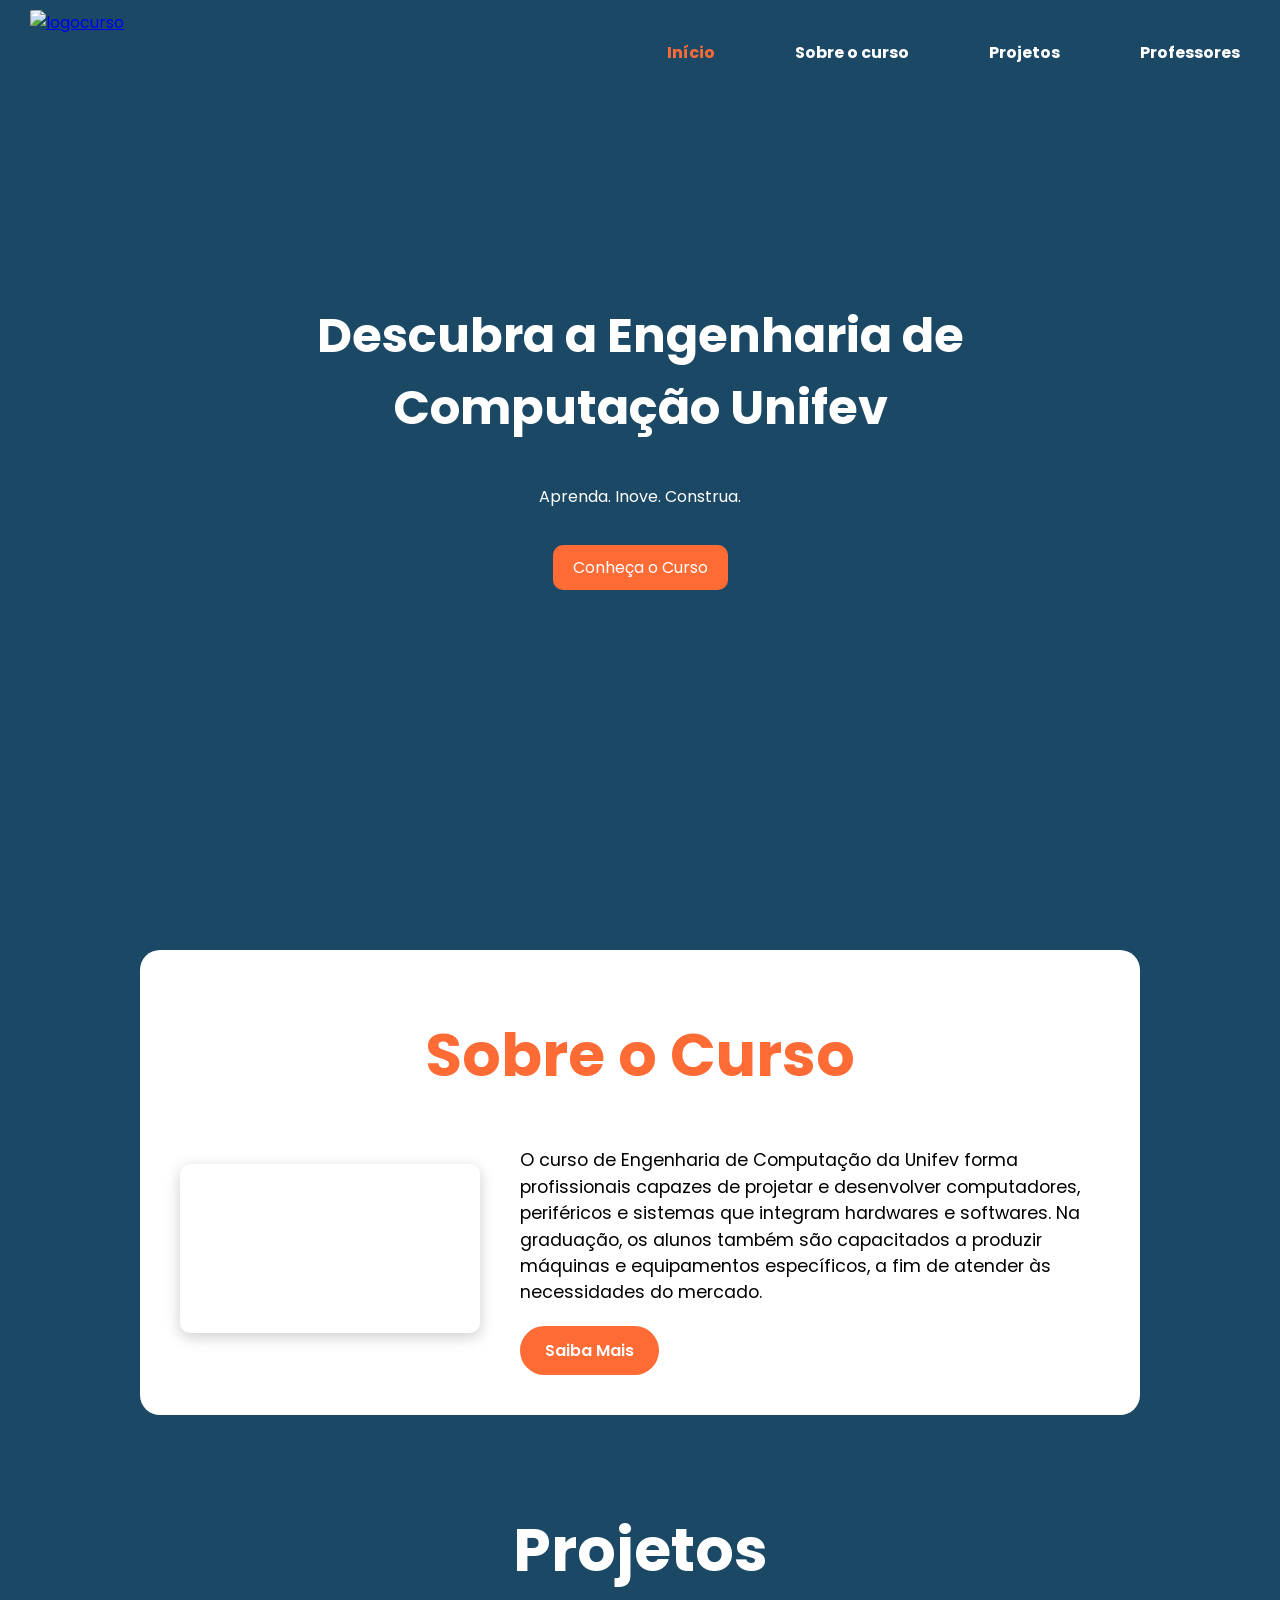
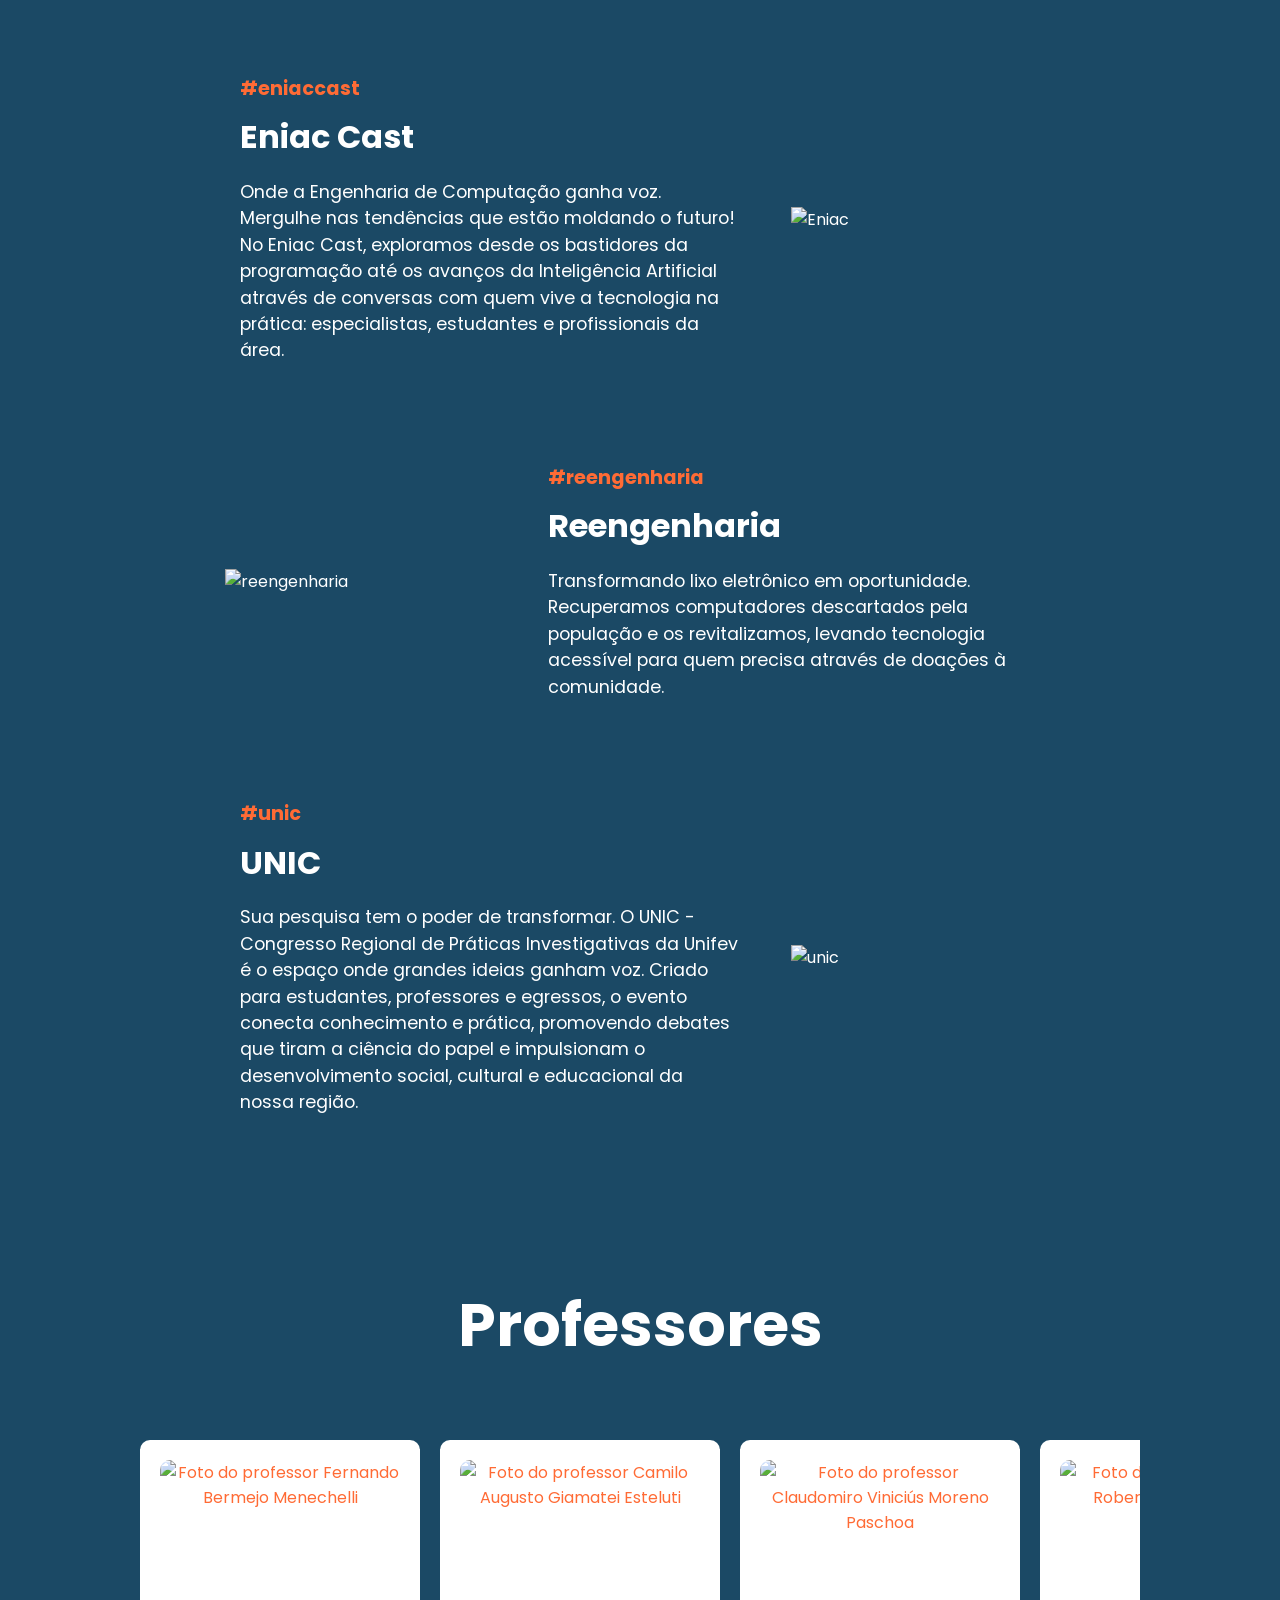
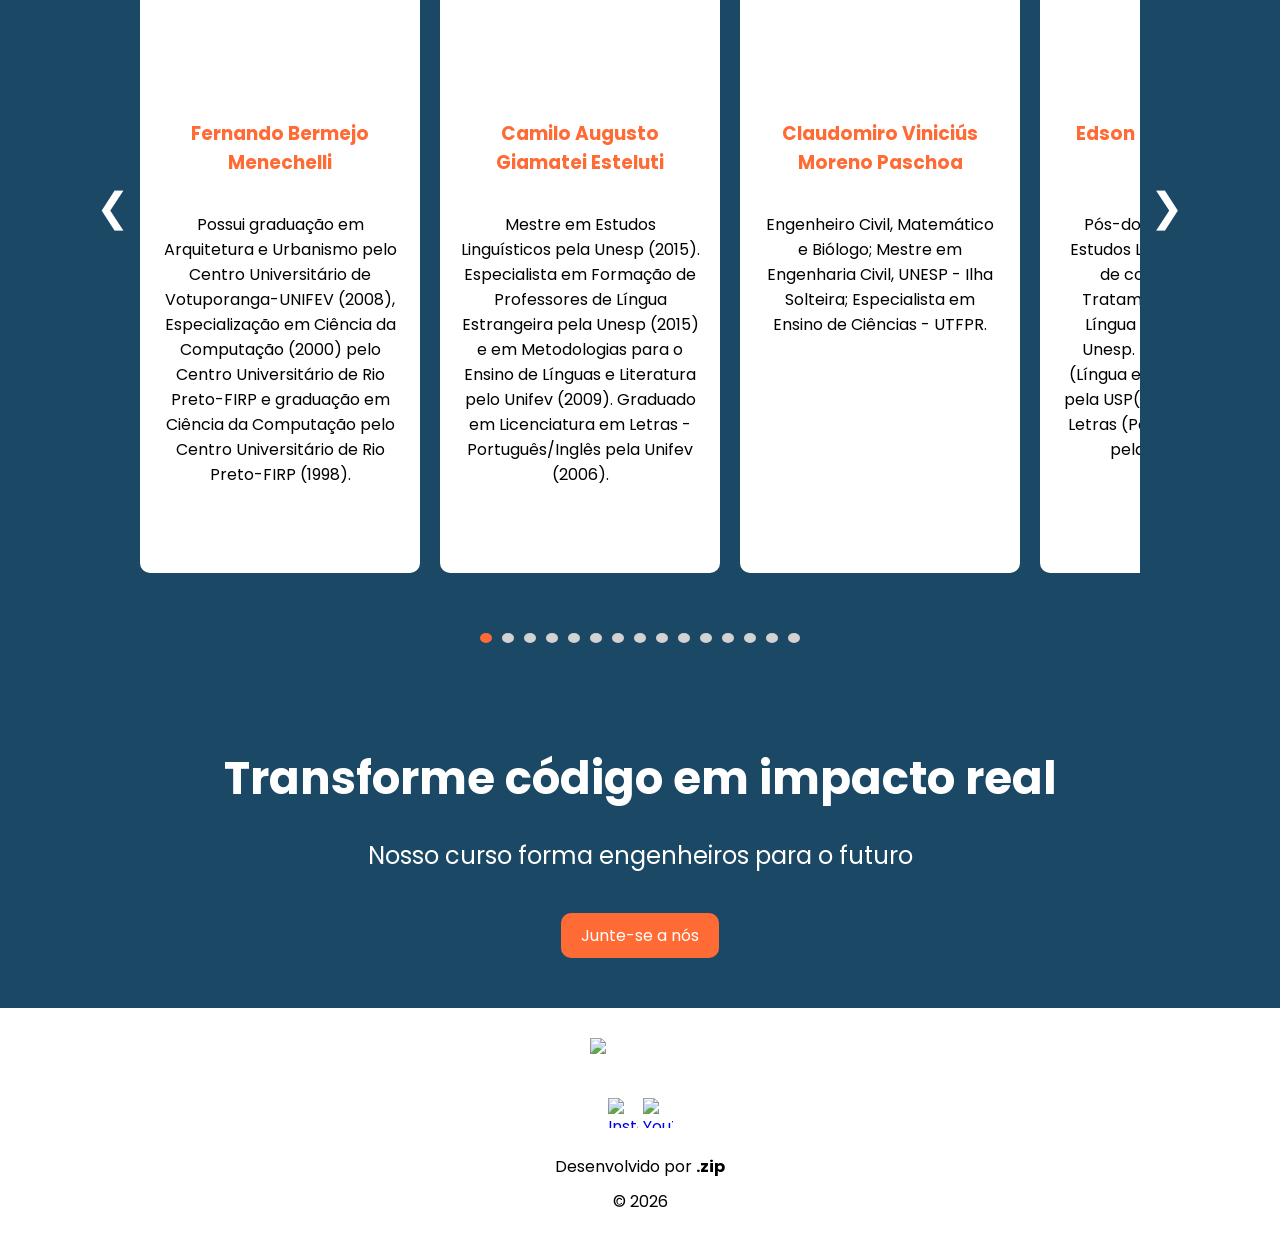
==== commit 32ba79de: "mais uma mudancinha" ====
--- a/index.html
+++ b/index.html
@@ -13,7 +13,7 @@
     <meta name="description" content="Conheça o curso de Engenharia de Computação da UNIFEV">
     <meta property="og:title" content="Engenharia de Computação | UNIFEV">
     <meta property="og:description" content="Aprenda. Inove. Construa.">
-    <meta property="og:image" content="https://engenhariadecomputacao.vercel.app/components/image/logoCOMP.png">
+    <meta property="og:image" content="https://engenhariadecomputacao.vercel.app/components/image/logocomp2.png">
     <meta property="og:url" content="https://engenhariadecomputacao.vercel.app/">
     <meta property="og:type" content="website">
     <meta name="twitter:card" content="summary_large_image">
--- a/main.css
+++ b/main.css
@@ -108,7 +108,7 @@
 
 /* Centraliza o conteúdo da seção destaque */
 .destaque{
-    margin: 150px 0;
+    margin: 300px 0;
     text-align: center;
 }
 
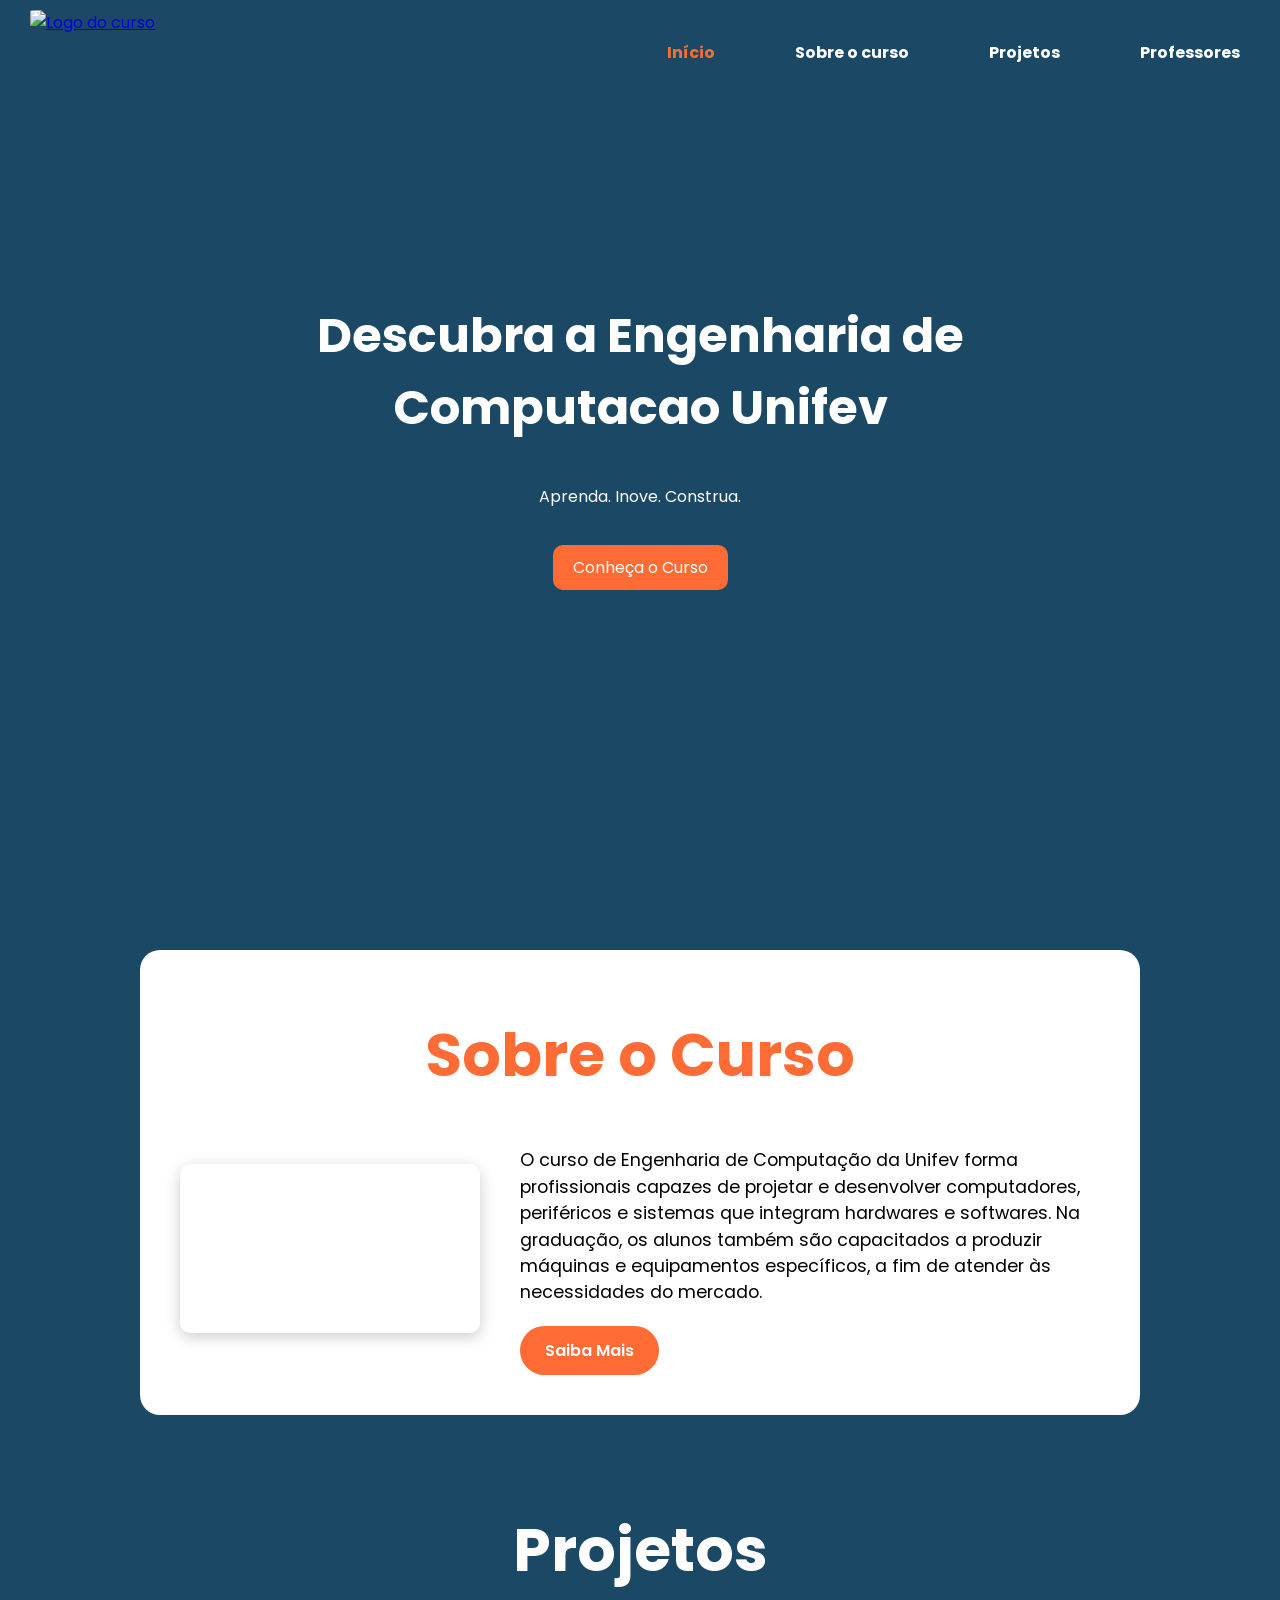
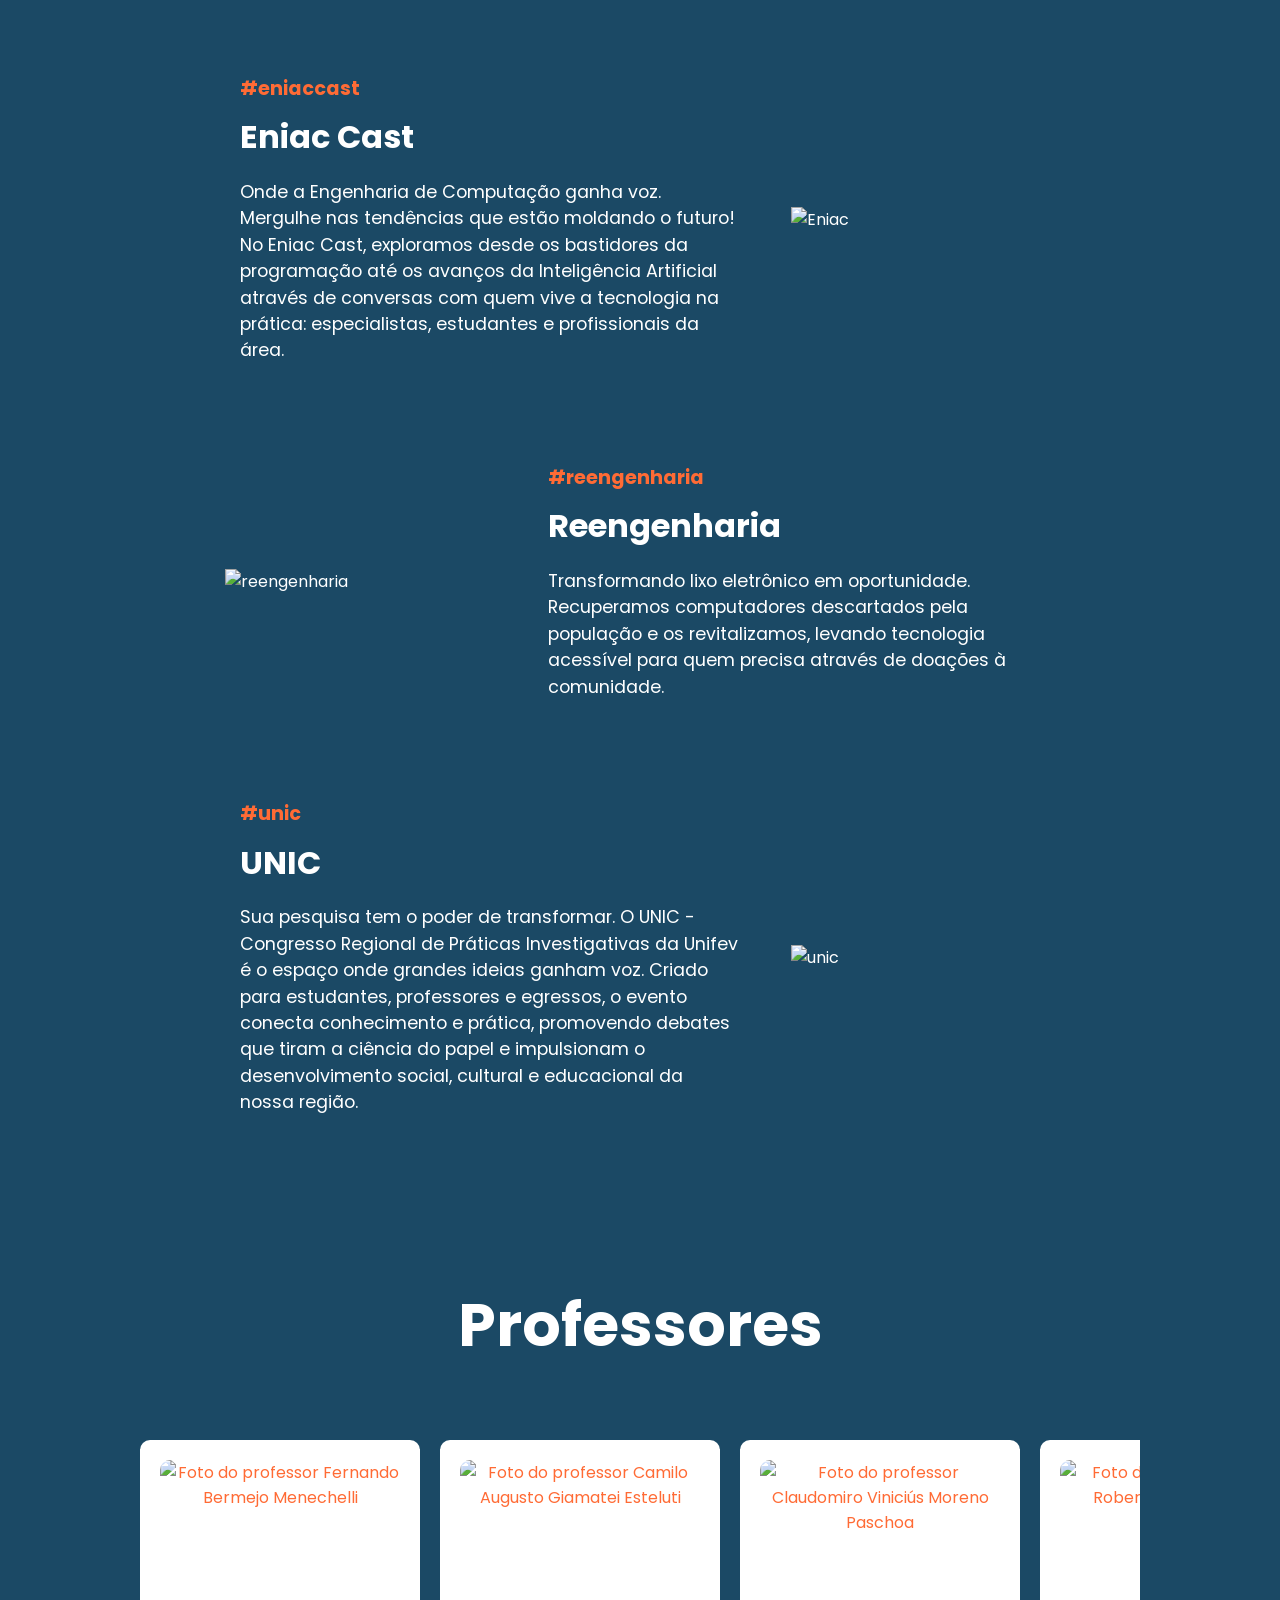
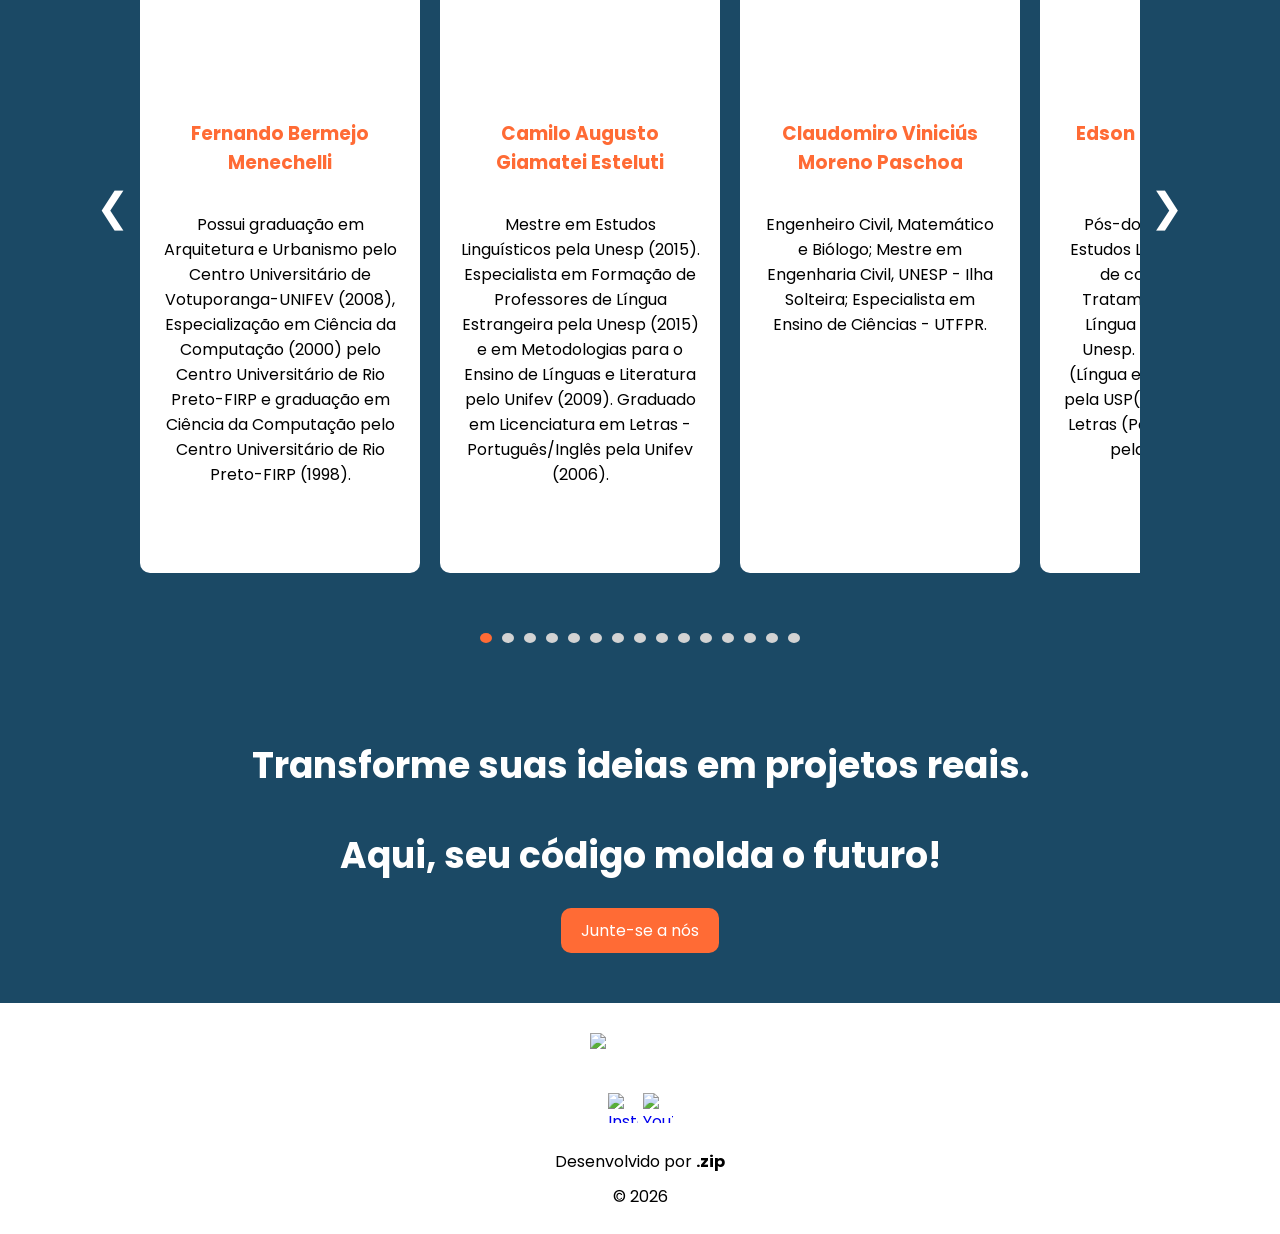
==== commit 942cf012: "html semantico" ====
--- a/index.html
+++ b/index.html
@@ -21,28 +21,32 @@
 </head>
 <body>
     <header>
-        <article>       
-            <a href="https://engenhariadecomputacao.vercel.app/#"><img src="./components/image/logoCOMP.png" alt="logocurso"></a>
-        </article>
-
-        <aside>
+        <div class="header-logo">       
+            <a href="https://engenhariadecomputacao.vercel.app/#">
+                <img src="./components/image/logoCOMP.png" alt="Logo do curso">
+            </a>
+        </div>
+
+        <nav aria-label="Navegacao principal">
             <ul class="botao">
                 <li><a href="#" class="active">Início</a></li>
                 <li><a href="#sobre">Sobre o curso</a></li>
                 <li><a href="#projetos">Projetos</a></li>
                 <li><a href="#professores">Professores</a></li>
             </ul>
-        </aside>
-
-        <div class="menu-toggle" onclick="toggleMenu()">☰</div>
-    
+        </nav>
+
+        <button class="menu-toggle" onclick="toggleMenu()" aria-label="Abrir menu de navegação" aria-expanded="false">☰</button>
     </header>
     
     <!--Destaque-->
 
     <section class="destaque">
         <div>
-            <h1>Descubra a Engenharia de<br>Computação Unifev</h1>
+            <h1>
+                <span class="linha1">Descubra a Engenharia de</span>
+                <span class="linha2">Computacao Unifev</span>
+            </h1>
             <p id="msg">Aprenda. Inove. Construa.</p>
             <a href="https://www.unifev.edu.br/curso/10/engenharia-de-computacao">Conheça o Curso</a>
         </div>
@@ -54,7 +58,7 @@
         <div class="about">
             <section id="sobre">
                 <div>
-                    <h1>Sobre o Curso</h1>
+                    <h2>Sobre o Curso</h2>
                 </div>
             </section>
             <section class="videosobre">
@@ -81,7 +85,7 @@
         <!--PROJETOS-->
         <section class="projects" id="projetos">
             <div>
-                <h1>Projetos</h1>
+                <h2>Projetos</h2>
             </div>
             <!--ENIAC-->
             <section class="eniac">
@@ -239,8 +243,8 @@
     
     <!--Final-->
     <section class="final">
-        <h1>Transforme código em impacto real</h1>
-        <h2>Nosso curso forma engenheiros para o futuro</h2>
+        <h2>Transforme suas ideias em projetos reais.</h2>
+        <h2>Aqui, seu código molda o futuro!</h2>
         <a href="https://www.unifev.edu.br/curso/10/engenharia-de-computacao">Junte-se a nós</a>
     </section>
 
--- a/main.css
+++ b/main.css
@@ -50,10 +50,25 @@
   transform: translateY(-100%);
 }
 
-header img {
+.header-logo img {
     width: 80px;
     border-radius: 5%;
     margin-left: 30px;
+}
+
+/* NAV */
+header nav {
+    display: flex;
+    align-items: center;
+}
+
+/* LISTA DO MENU */
+header nav ul {
+    display: flex;
+    flex-direction: row;
+    list-style: none;
+    margin: 0;
+    padding: 0;
 }
 
 ul{
@@ -100,6 +115,11 @@
     color: white;
     margin-right: 30px;
     cursor: pointer;
+
+    background: none;
+    border: none;
+    padding: 0;
+    font: inherit;
 }
 
 /* ==========================================================================
@@ -126,6 +146,10 @@
 .destaque h1{
     font-size: 3rem;
     font-weight: 700;
+}
+
+.destaque h1 span {
+    display: block; /* força quebra de linha */
 }
 
 /* Subtítulo/mensagem da seção destaque */
@@ -190,7 +214,7 @@
     font-weight: 400;
 }
 
-#sobre h1{
+#sobre h2{
     color: #ff6b35;
     font-size: 60px;
     font-weight: 700;
@@ -246,7 +270,7 @@
     margin-right: auto;
 }
 
-#projetos div h1{
+#projetos div h2{
     font-size: 60px;
     font-weight: 700;
     margin-bottom: 30px;
@@ -559,15 +583,11 @@
     margin: 0 auto;
 }
 
-.final h1{
+.final h2{
     font-weight: 700;
-    font-size: 45px;
+    font-size: 36px;
     text-align: center;
     margin-bottom: 5px;
-}
-.final h2{
-    font-weight: 400;
-    text-align: center;
 }
 
 .final a{
@@ -642,7 +662,7 @@
         width: 100%;
     }
 
-    header ul{
+    header nav ul{
     position: absolute;
     top: 100%;
     right: 0;
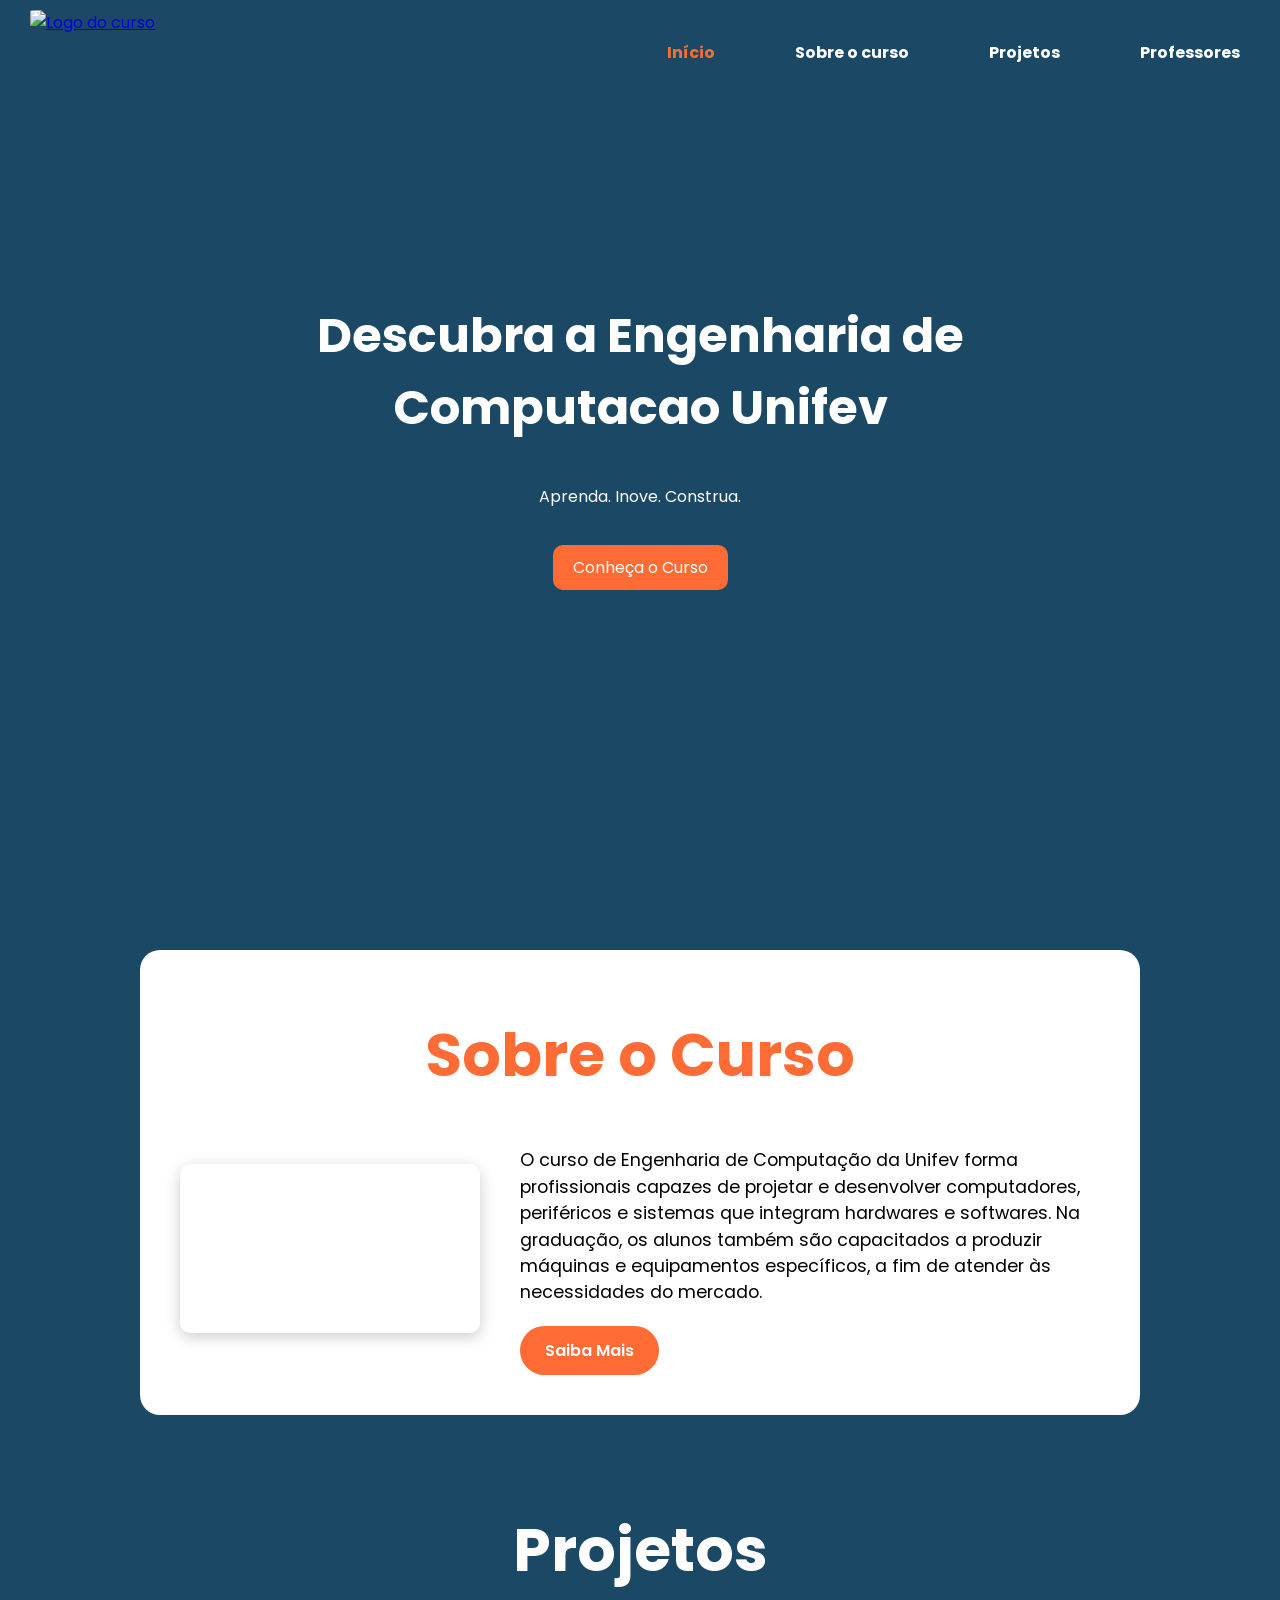
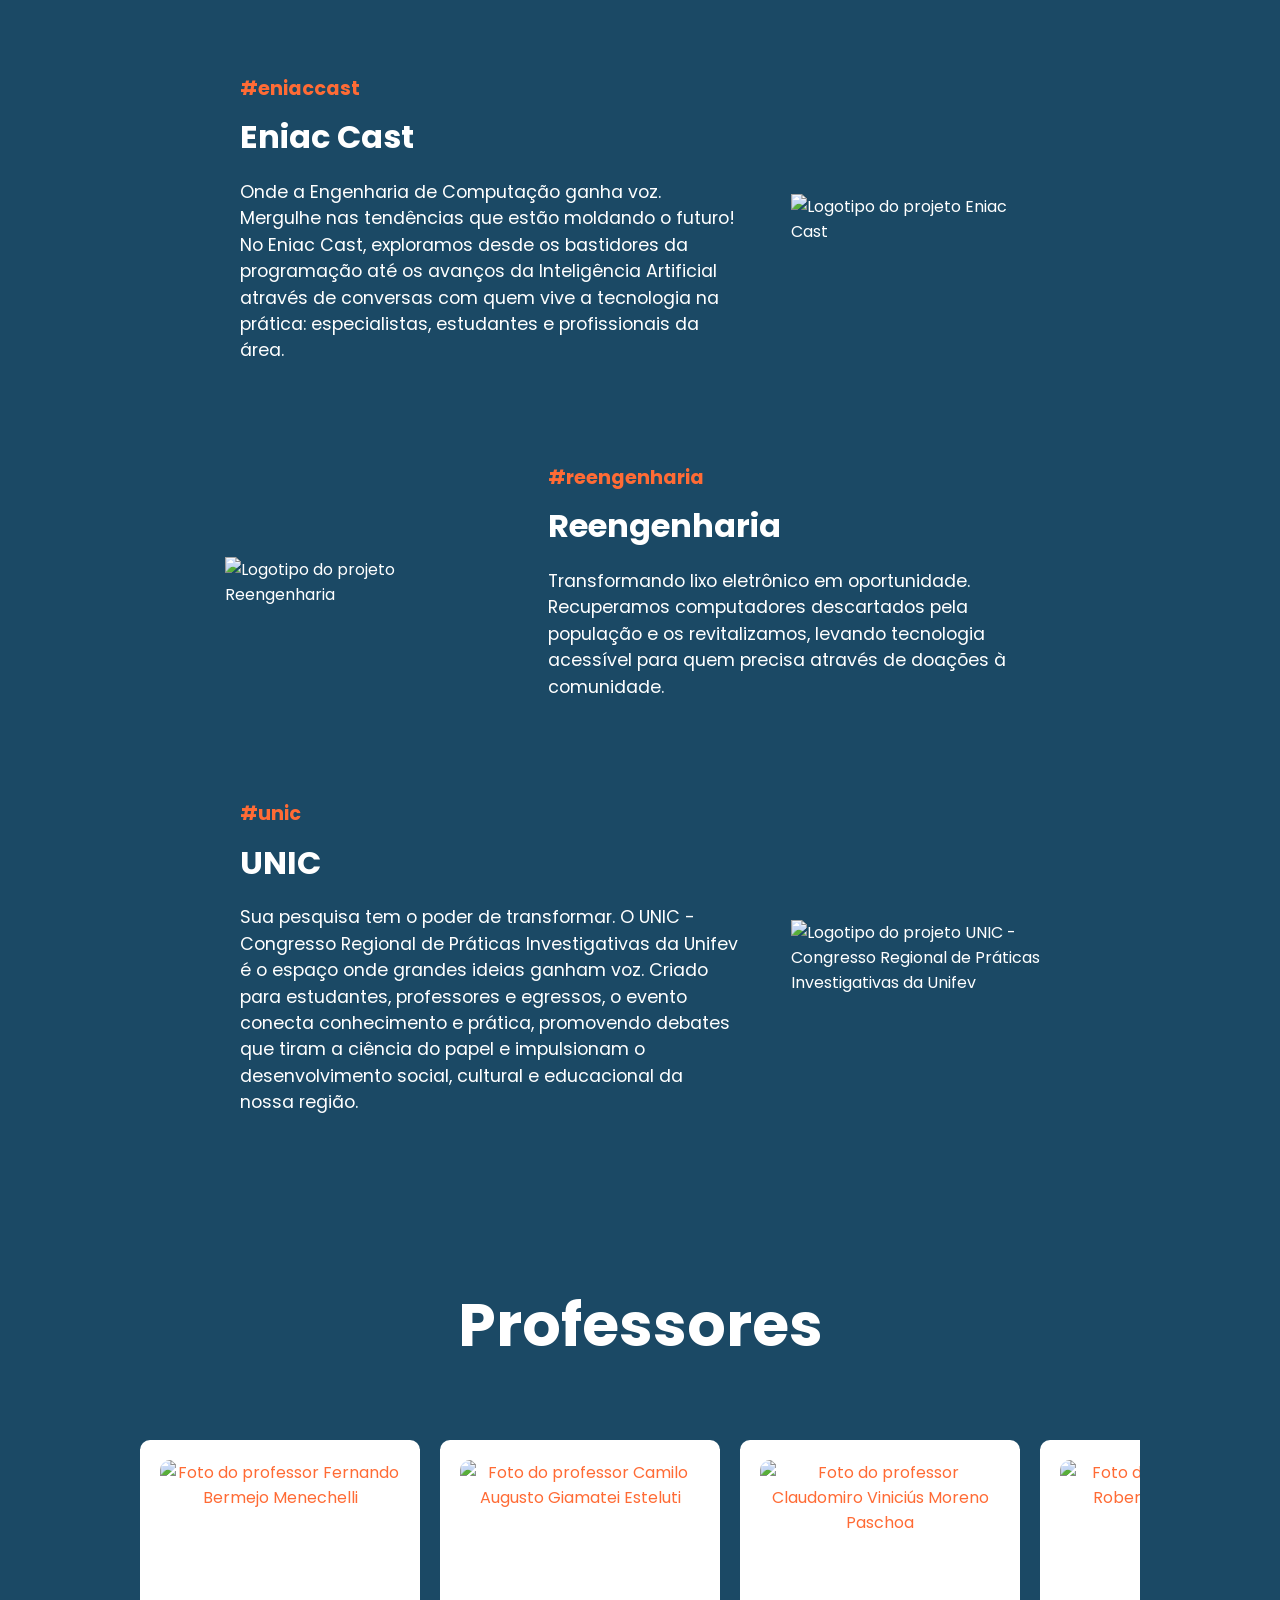
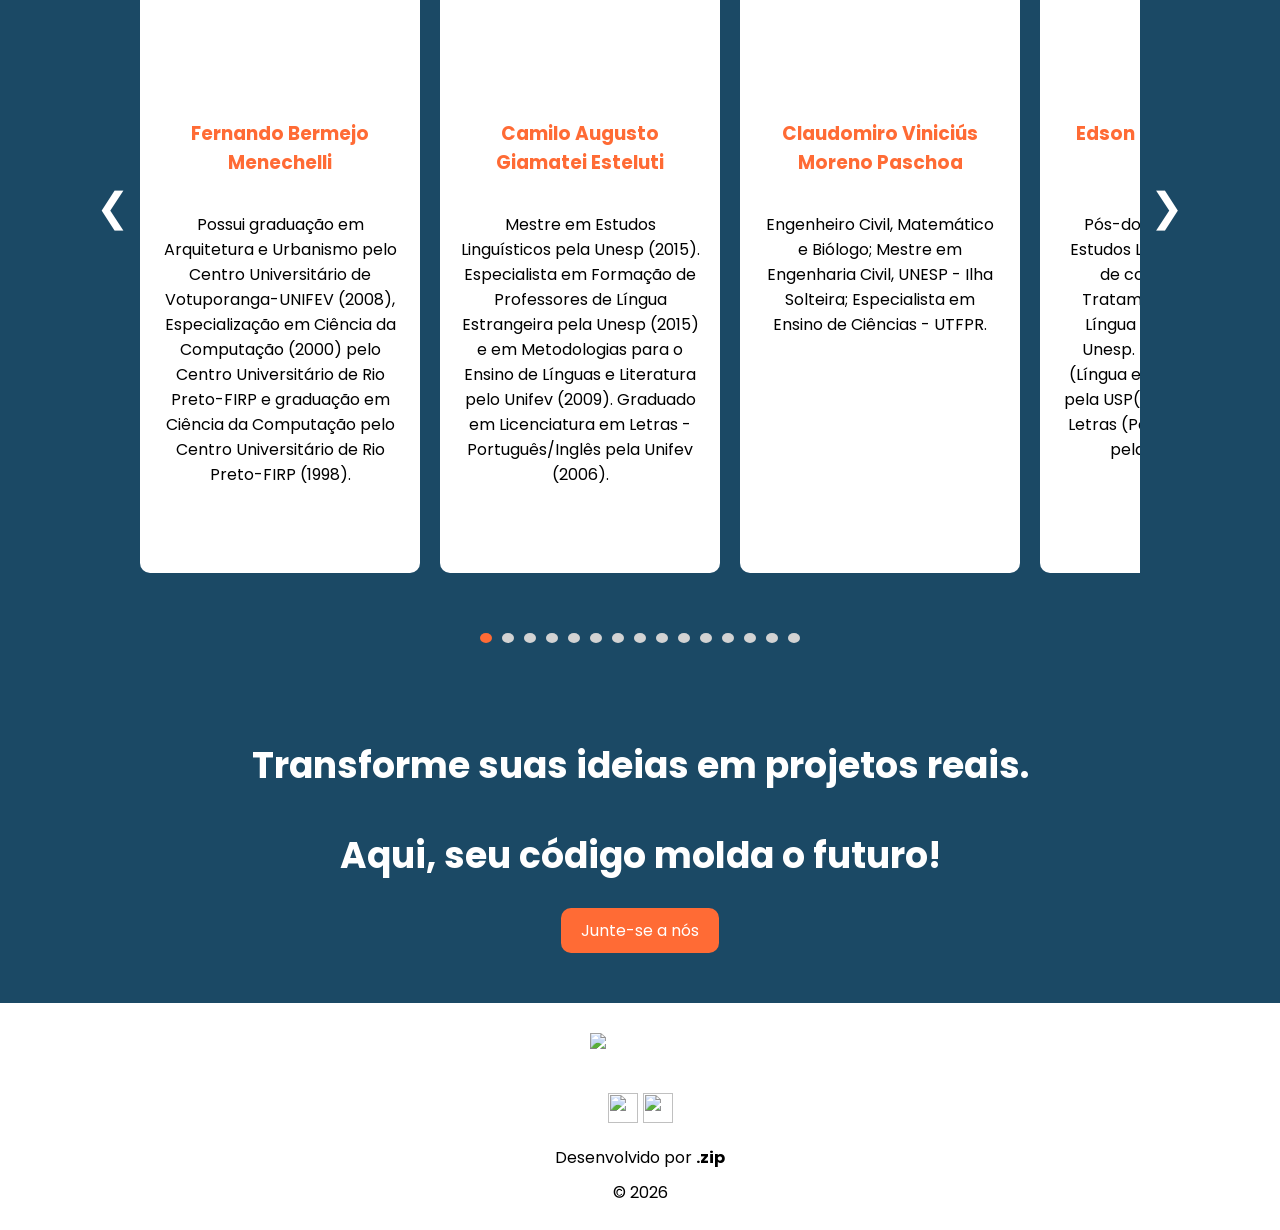
==== commit 247f932b: "acessibilidade + eric" ====
--- a/index.html
+++ b/index.html
@@ -20,6 +20,10 @@
     <link rel="canonical" href="https://engenhariadecomputacao.vercel.app/">
 </head>
 <body>
+    <a href="#sobre" class="skip-link">
+        Pular para o conteúdo principal
+    </a>
+    
     <header>
         <div class="header-logo">       
             <a href="https://engenhariadecomputacao.vercel.app/#">
@@ -99,7 +103,7 @@
                     </p>
                 </aside>
                 <article>
-                    <img src="./components/image/logo minimalista.png" alt="Eniac">
+                    <img src="./components/image/logo minimalista.png" alt="Logotipo do projeto Eniac Cast">
                 </article>
             </section>
             <!--
@@ -111,7 +115,7 @@
             <!--Reengenharia-->
             <section class="reengenharia">
                 <article>
-                    <img src="./components/image/image.png" alt="reengenharia">
+                    <img src="./components/image/image.png" alt="Logotipo do projeto Reengenharia">
                 </article>
                 <aside>
                     <p>#reengenharia</p>
@@ -141,7 +145,7 @@
                     -->
                 </aside>
                 <article>
-                    <img src="./components/image/unicSEMFUNDDO.png" alt="unic">
+                    <img src="./components/image/unicSEMFUNDDO.png" alt="Logotipo do projeto UNIC - Congresso Regional de Práticas Investigativas da Unifev">
                 </article>
             </section>
         </section>
@@ -150,8 +154,8 @@
         <section id="professores" class="professores">
         <h2>Professores</h2>
 
-        <div class="carousel" role="region" aria-label="carrossel de professores" aria-live="polite">
-        <button class="prev" aria-label="Professor Anterior">&#10094;</button>
+        <div class="carousel" role="region" aria-label="Carrossel de professores" aria-live="polite">
+        <button class="prev" aria-label="Professor anterior">&#10094;</button>
 
         <div class="track-container">
             <div class="track">
@@ -235,7 +239,7 @@
             </div>
         </div>
 
-        <button class="next" aria-label="Proximo Professor">&#10095;</button>
+        <button class="next" aria-label="Próximo professor">&#10095;</button>
         </div>
         <div class="dots"></div>
         </section>
@@ -252,13 +256,13 @@
         <img class="logo" src="./components/image/logocomp2.png" alt="Logotipo do curso">
         <ul class="redes">
             <li>
-                <a href="https://www.instagram.com/engenhariadecomputacao.unifev/" target="_blank" rel="noopener noreferrer">
-                    <img src="./components/image/insta.png" alt="Instagram">
+                <a href="https://www.instagram.com/engenhariadecomputacao.unifev/" target="_blank" rel="noopener noreferrer" aria-label="Instagram do curso de Engenharia de Computação">
+                    <img src="./components/image/insta.png" alt="" role="presentation">
                 </a>
             </li>
             <li>
-                <a href="https://www.youtube.com/@UnifevVotu" target="_blank" rel="noopener noreferrer">
-                    <img src="./components/image/youtube.png" alt="YouTube">
+                <a href="https://www.youtube.com/@UnifevVotu" target="_blank" rel="noopener noreferrer" aria-label="Canal da Unifev no YouTube">
+                    <img src="./components/image/youtube.png" alt="" role="presentation">
                 </a>
             </li>
         </ul>
--- a/main.css
+++ b/main.css
@@ -809,4 +809,23 @@
   .botao a:hover {
     color: #ff6b35;
   }
+}
+
+/* =========================
+   SKIP LINK ACESSIBILIDADE
+   ========================= */
+
+.skip-link {
+    position: absolute;
+    top: -40px;
+    left: 10px;
+    color: white;
+    padding: 8px 12px;
+    text-decoration: none;
+    z-index: 9999;
+    border-radius: 6px;
+}
+
+.skip-link:focus {
+    top: 10px;
 }
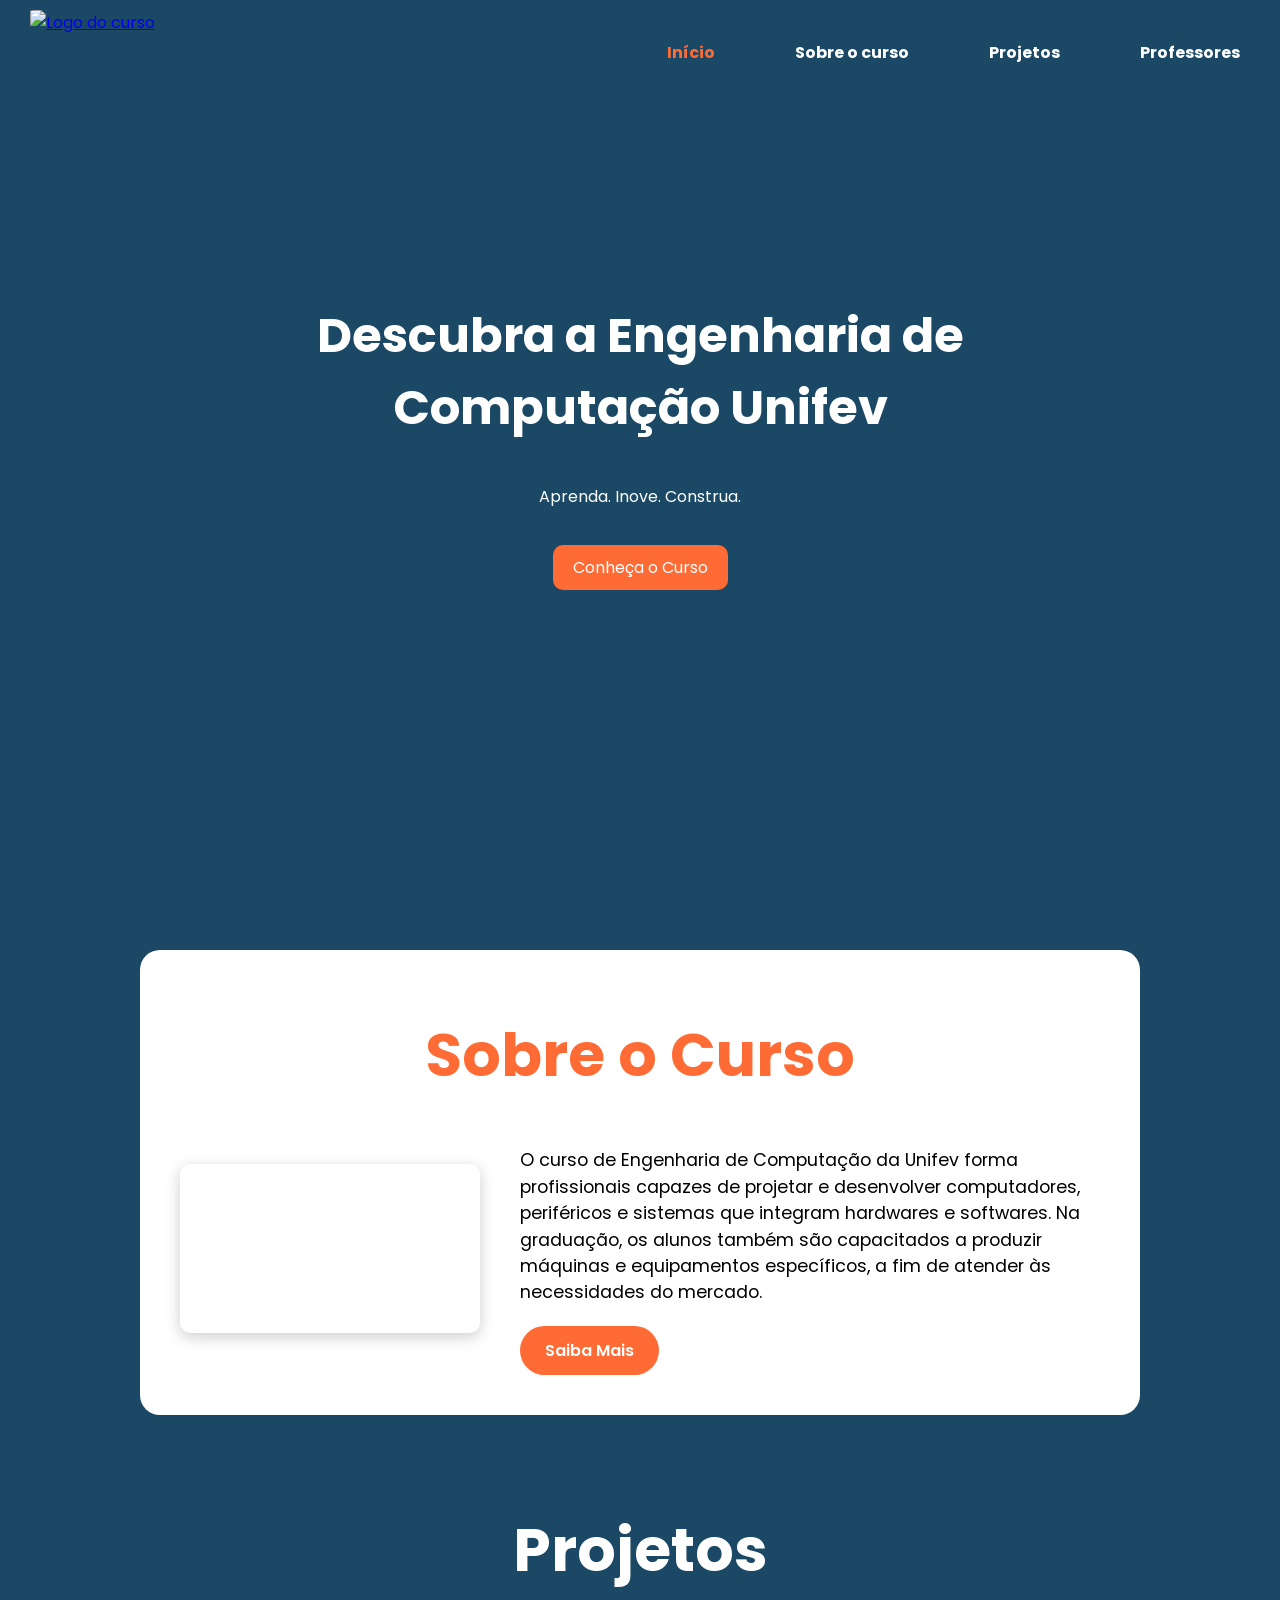
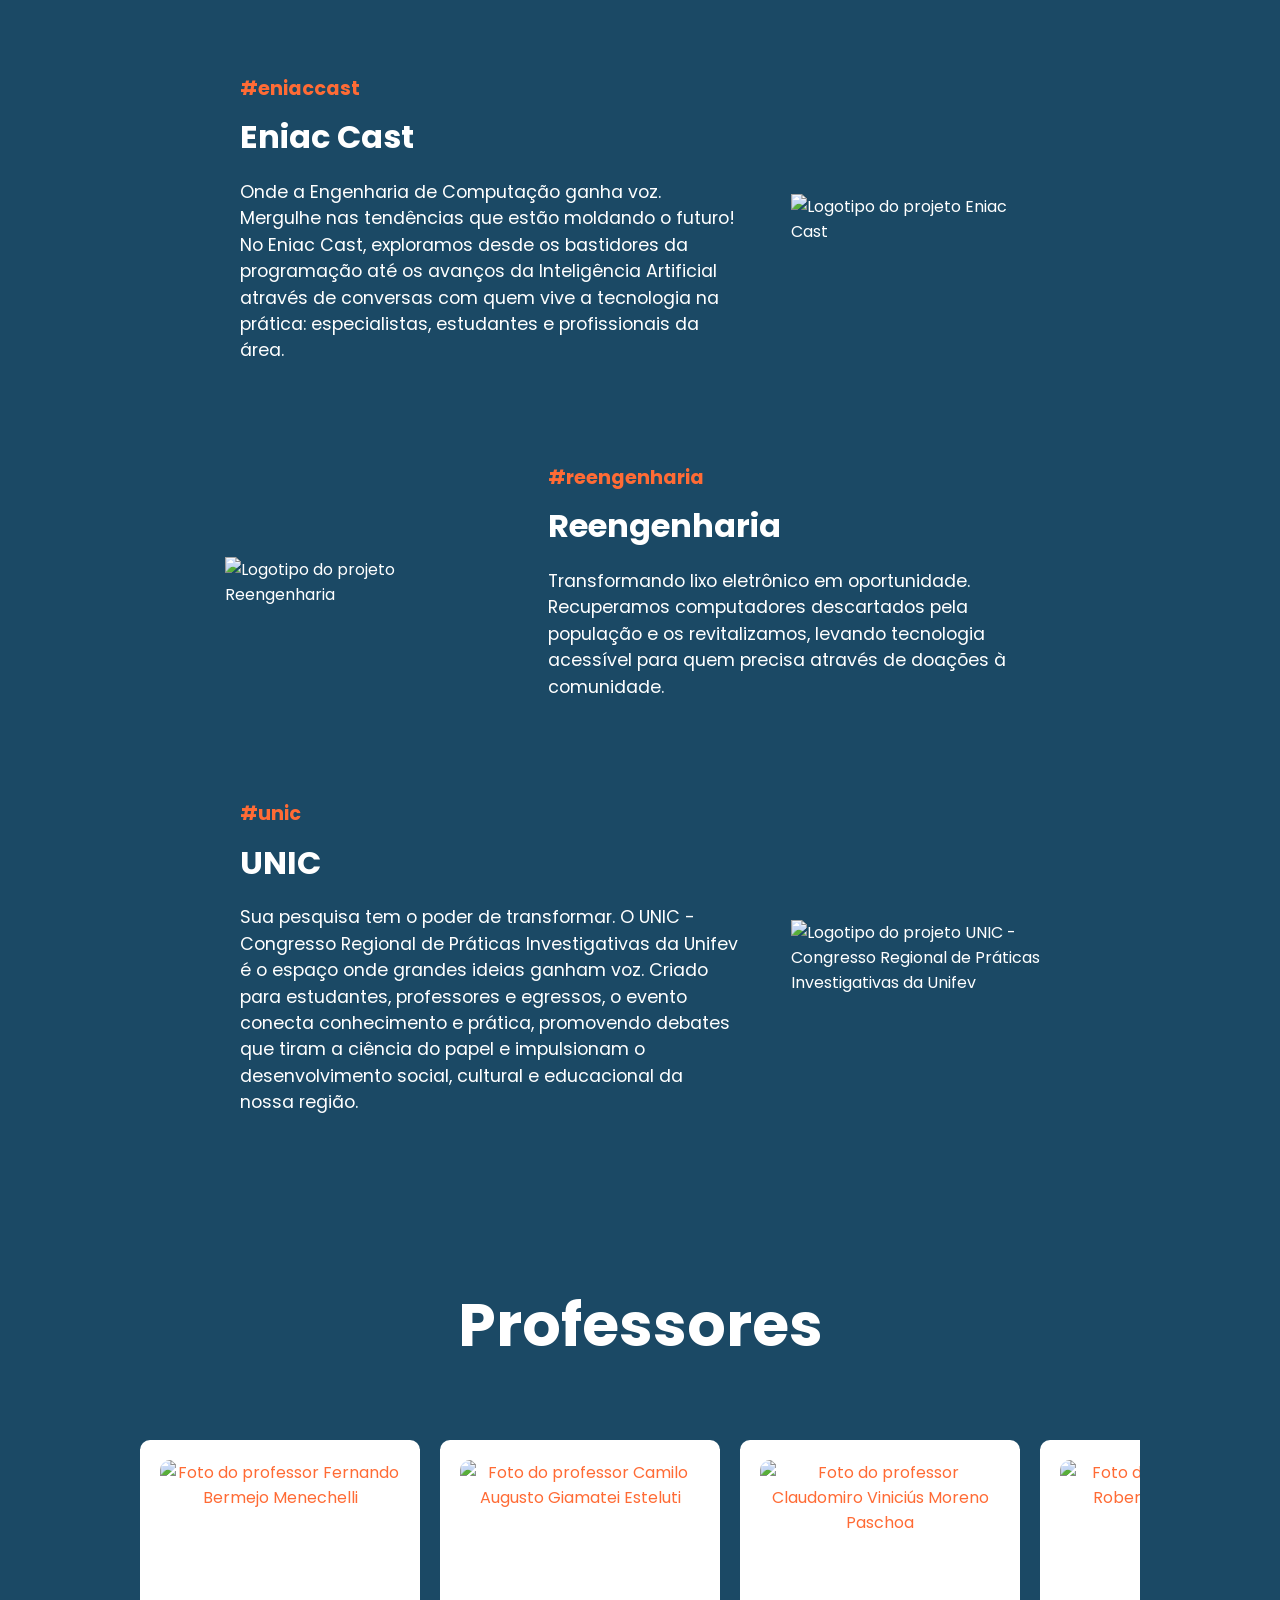
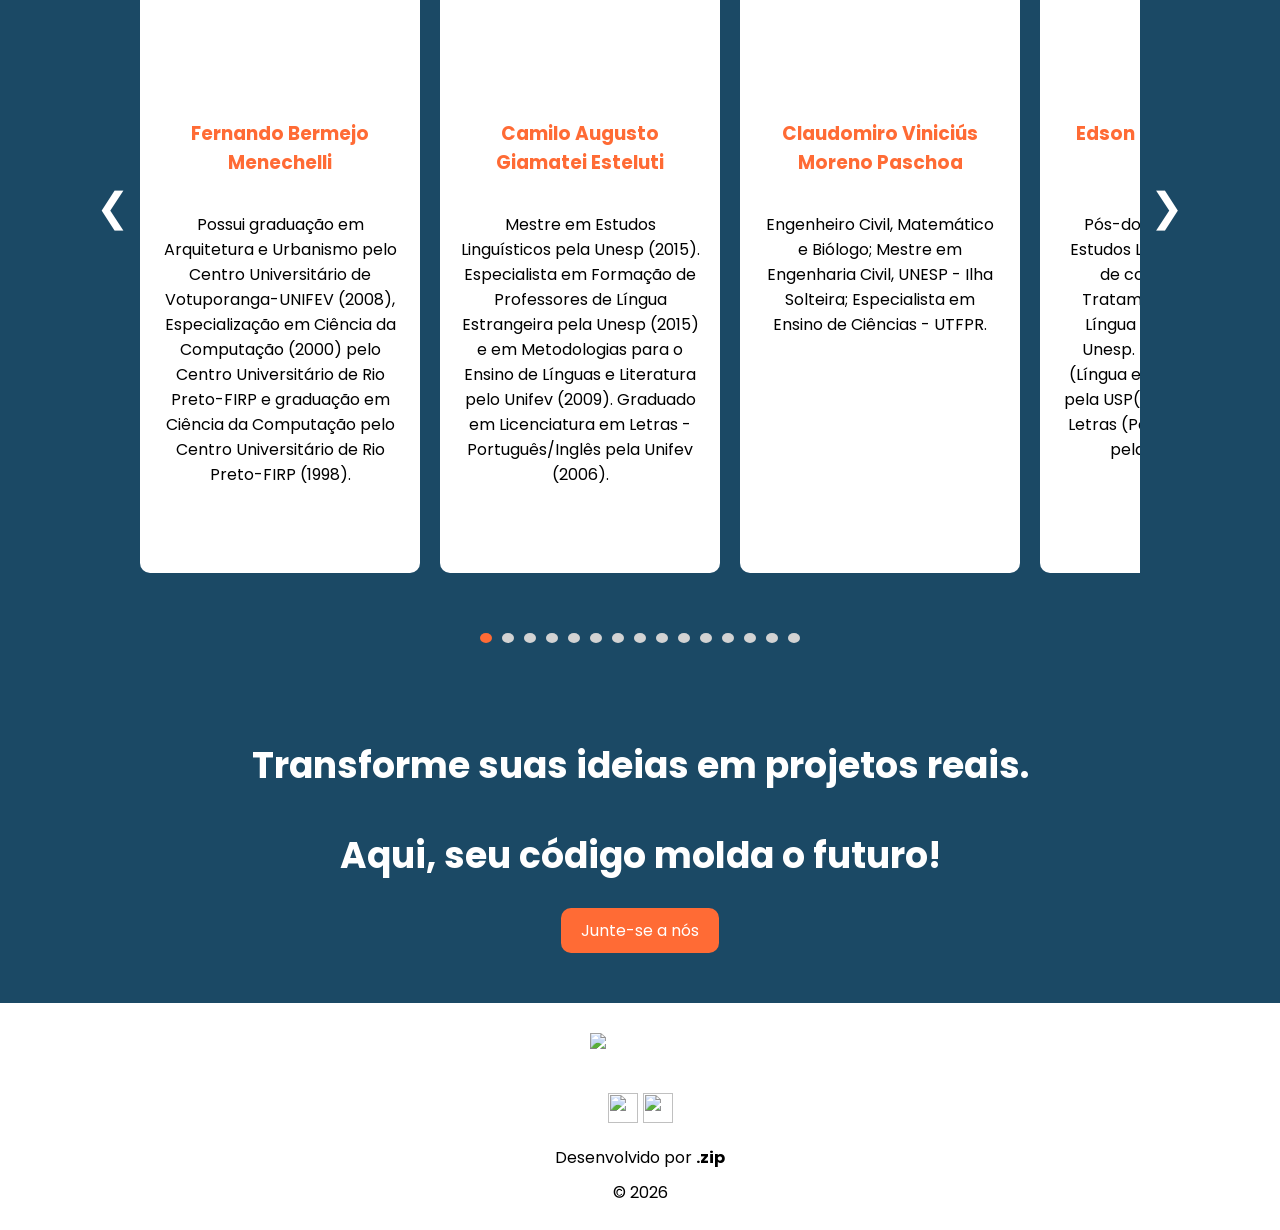
==== commit 6ff030a8: "computacao arrumado agora ta computação" ====
--- a/index.html
+++ b/index.html
@@ -10,9 +10,9 @@
     <link rel="preconnect" href="https://fonts.gstatic.com" crossorigin>
     <link href="https://fonts.googleapis.com/css2?family=Poppins:ital,wght@0,100;0,200;0,300;0,400;0,500;0,600;0,700;0,800;0,900;1,100;1,200;1,300;1,400;1,500;1,600;1,700;1,800;1,900&display=swap" rel="stylesheet">
     <meta name="viewport" content="width=device-width, initial-scale=1.0">
-    <meta name="description" content="Conheça o curso de Engenharia de Computação da UNIFEV">
+    <meta name="description" content="Engenharia de Computação na UNIFEV, em Votuporanga-SP. Projetos reais, laboratórios modernos e professores especializados. Saiba como ingressar.">
     <meta property="og:title" content="Engenharia de Computação | UNIFEV">
-    <meta property="og:description" content="Aprenda. Inove. Construa.">
+    <meta property="og:description" content="Aqui, seu código molda o futuro!">
     <meta property="og:image" content="https://engenhariadecomputacao.vercel.app/components/image/logocomp2.png">
     <meta property="og:url" content="https://engenhariadecomputacao.vercel.app/">
     <meta property="og:type" content="website">
@@ -23,7 +23,7 @@
     <a href="#sobre" class="skip-link">
         Pular para o conteúdo principal
     </a>
-    
+
     <header>
         <div class="header-logo">       
             <a href="https://engenhariadecomputacao.vercel.app/#">
@@ -49,10 +49,10 @@
         <div>
             <h1>
                 <span class="linha1">Descubra a Engenharia de</span>
-                <span class="linha2">Computacao Unifev</span>
+                <span class="linha2">Computação Unifev</span>
             </h1>
             <p id="msg">Aprenda. Inove. Construa.</p>
-            <a href="https://www.unifev.edu.br/curso/10/engenharia-de-computacao">Conheça o Curso</a>
+            <a href="#sobre">Conheça o Curso</a>
         </div>
     </section>
 
@@ -271,4 +271,4 @@
     </footer>
 </body>
 
-</html>+</html>
